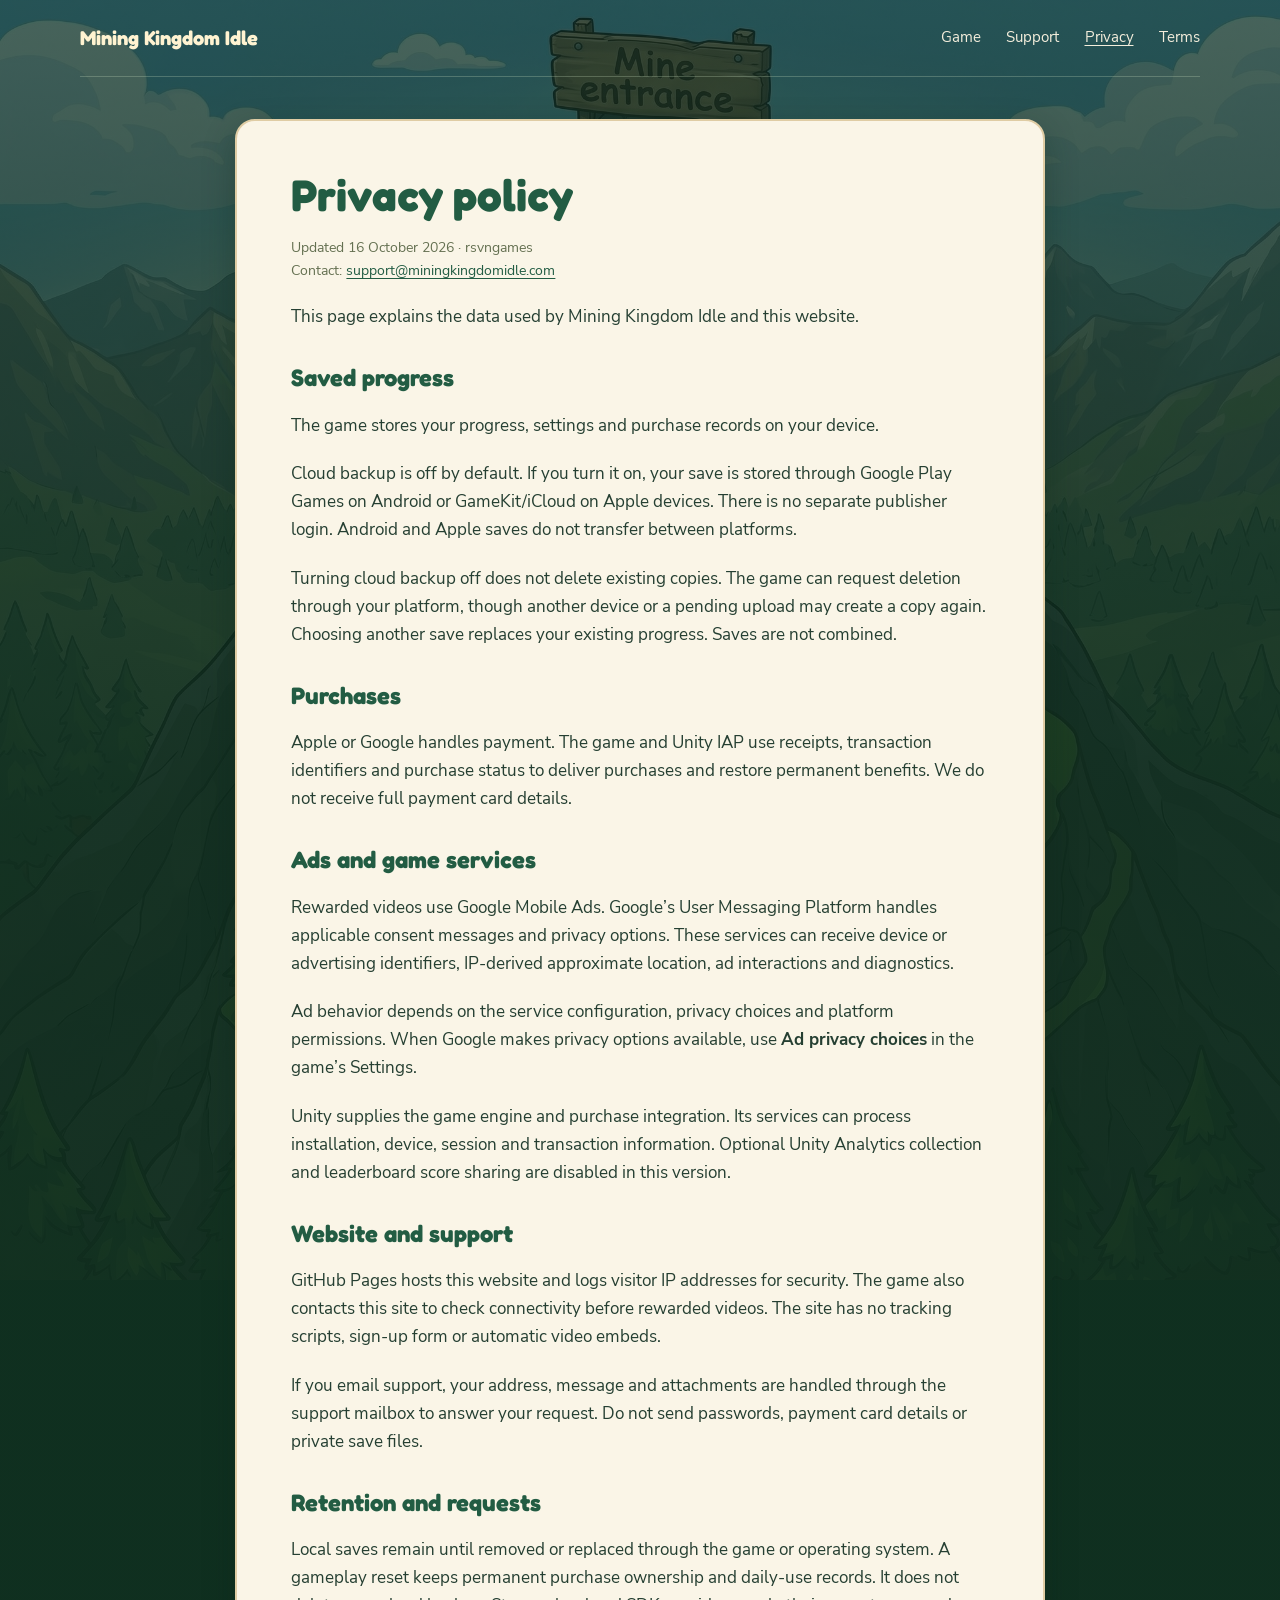
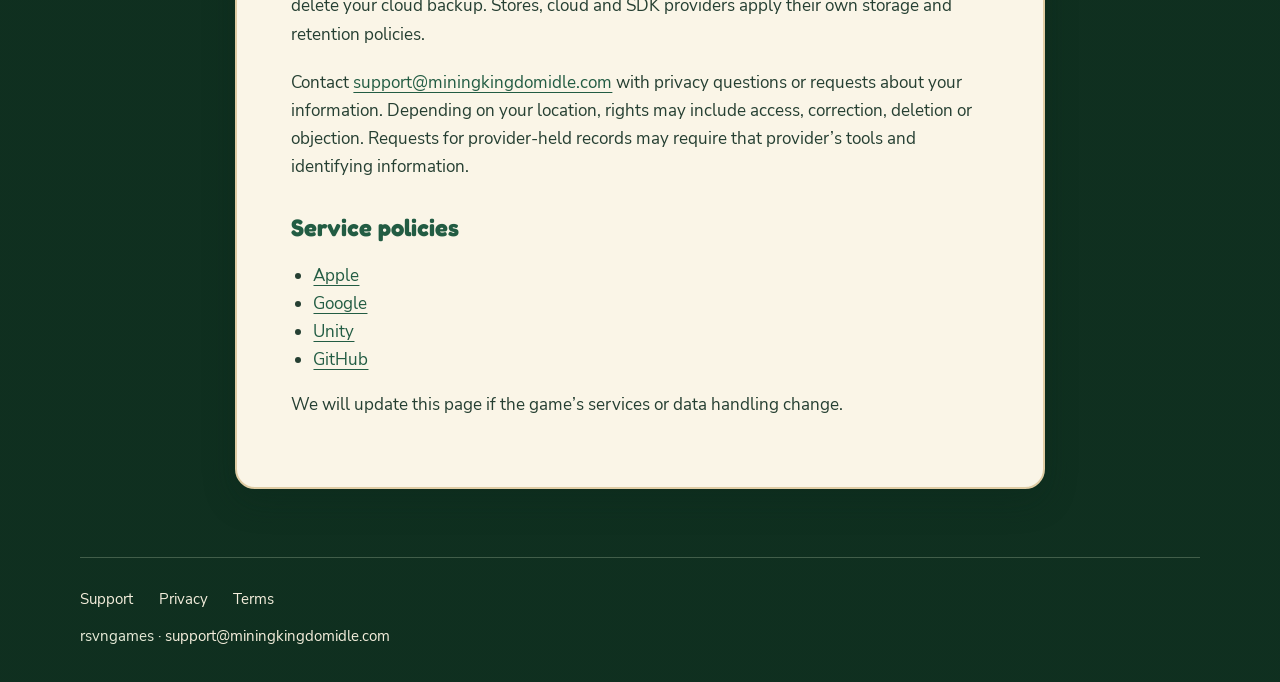
==== privacy.html @ f8df1339 "Publish Mining Kingdom Idle website" ====
<!doctype html>
<html lang="en"><head><meta charset="utf-8"><meta name="viewport" content="width=device-width, initial-scale=1"><meta name="description" content="Privacy information for Mining Kingdom Idle."><link rel="stylesheet" href="style.css"><title>Privacy policy — Mining Kingdom Idle</title></head><body>
<header class="site-header wrap"><a class="brand" href="index.html">Mining Kingdom Idle</a><nav aria-label="Main navigation"><a href="index.html">Game</a><a href="support.html">Support</a><a href="privacy.html" aria-current="page">Privacy</a><a href="terms.html">Terms</a></nav></header>
<main id="main" class="document wrap">
<h1>Privacy policy</h1><p class="page-meta">Updated 16 October 2026 · rsvngames<br>Contact: <a href="mailto:support@miningkingdomidle.com">support@miningkingdomidle.com</a></p>
<p>This page explains the data used by Mining Kingdom Idle and this website.</p>
<h2>Saved progress</h2><p>The game stores your progress, settings and purchase records on your device.</p>
<p>Cloud backup is off by default. If you turn it on, your save is stored through Google Play Games on Android or GameKit/iCloud on Apple devices. There is no separate publisher login. Android and Apple saves do not transfer between platforms.</p>
<p>Turning cloud backup off does not delete existing copies. The game can request deletion through your platform, though another device or a pending upload may create a copy again. Choosing another save replaces your existing progress. Saves are not combined.</p>
<h2>Purchases</h2><p>Apple or Google handles payment. The game and Unity IAP use receipts, transaction identifiers and purchase status to deliver purchases and restore permanent benefits. We do not receive full payment card details.</p>
<h2>Ads and game services</h2><p>Rewarded videos use Google Mobile Ads. Google’s User Messaging Platform handles applicable consent messages and privacy options. These services can receive device or advertising identifiers, IP-derived approximate location, ad interactions and diagnostics.</p>
<p>Ad behavior depends on the service configuration, privacy choices and platform permissions. When Google makes privacy options available, use <strong>Ad privacy choices</strong> in the game’s Settings.</p>
<p>Unity supplies the game engine and purchase integration. Its services can process installation, device, session and transaction information. Optional Unity Analytics collection and leaderboard score sharing are disabled in this version.</p>
<h2>Website and support</h2><p>GitHub Pages hosts this website and logs visitor IP addresses for security. The game also contacts this site to check connectivity before rewarded videos. The site has no tracking scripts, sign-up form or automatic video embeds.</p>
<p>If you email support, your address, message and attachments are handled through the support mailbox to answer your request. Do not send passwords, payment card details or private save files.</p>
<h2>Retention and requests</h2><p>Local saves remain until removed or replaced through the game or operating system. A gameplay reset keeps permanent purchase ownership and daily-use records. It does not delete your cloud backup. Stores, cloud and SDK providers apply their own storage and retention policies.</p>
<p>Contact <a href="mailto:support@miningkingdomidle.com">support@miningkingdomidle.com</a> with privacy questions or requests about your information. Depending on your location, rights may include access, correction, deletion or objection. Requests for provider-held records may require that provider’s tools and identifying information.</p>
<h2>Service policies</h2><ul><li><a href="https://www.apple.com/legal/privacy/">Apple</a></li><li><a href="https://policies.google.com/privacy">Google</a></li><li><a href="https://unity.com/legal/game-player-and-app-user-privacy-policy">Unity</a></li><li><a href="https://docs.github.com/en/site-policy/privacy-policies/github-general-privacy-statement">GitHub</a></li></ul>
<p>We will update this page if the game’s services or data handling change.</p>
</main>
<footer class="site-footer wrap"><nav aria-label="Footer"><a href="support.html">Support</a><a href="privacy.html">Privacy</a><a href="terms.html">Terms</a></nav><p>rsvngames · <a href="mailto:support@miningkingdomidle.com">support@miningkingdomidle.com</a></p></footer>
</body></html>
---- style.css ----
@font-face{font-family:Fredoka;src:url("assets/fredoka-bold.ttf") format("truetype");font-weight:700;font-display:swap}
@font-face{font-family:Nunito;src:url("assets/nunito-regular.ttf") format("truetype");font-weight:400;font-display:swap}
@font-face{font-family:Nunito;src:url("assets/nunito-bold.ttf") format("truetype");font-weight:700;font-display:swap}
:root{color-scheme:light;font:17px/1.65 Nunito,"Segoe UI",sans-serif;color:#253f32;background:#133e30;--cream:#faf5e7;--green:#225c43;--gold:#f0cd7d;--line:#d8cda9}
*{box-sizing:border-box}
html{scroll-behavior:smooth}
body{margin:0;background:linear-gradient(180deg,rgba(12,46,32,.73),rgba(15,46,30,.91) 820px),url("assets/kingdom-map.jpeg") center top/cover fixed;background-repeat:no-repeat}
a{color:var(--green);text-underline-offset:.22em}
a:focus-visible{outline:3px solid #c38824;outline-offset:6px}
img{display:block;max-width:100%;height:auto}
h1,h2{font-family:Fredoka,"Trebuchet MS",sans-serif;font-weight:700;line-height:1.12}
p{margin:.8rem 0 1.2rem}
.wrap{width:min(1120px,calc(100% - 56px));margin-inline:auto}
.site-header{display:flex;align-items:center;justify-content:space-between;gap:1.5rem;padding-block:1.25rem;border-bottom:1px solid #c9dcbd45}
.brand{font-family:Fredoka,"Trebuchet MS",sans-serif;font-weight:700;font-size:1.18rem;text-decoration:none;color:#fff3d1}
.site-header nav,.site-footer nav{display:flex;flex-wrap:wrap;gap:1.5rem}
.site-header nav a,.site-footer a{color:#f4eedc;text-decoration:none}
.site-header nav a{font-size:.9rem}
.site-header nav a:hover,.site-footer a:hover{text-decoration:underline}
.site-header nav a[aria-current]{text-decoration:underline}
.intro{text-align:center;color:#fff5de;padding-block:3.6rem 3.2rem}
.intro h1{font-size:clamp(2.9rem,6.7vw,5.2rem);color:var(--gold);margin:0 auto 1.1rem;letter-spacing:-.025em;text-shadow:0 3px 0 #382a17,0 6px 20px #10271880}
.intro>p{font-size:1.18rem;margin:0 0 1rem}
.store-links{display:flex;justify-content:center;align-items:center;flex-wrap:wrap;gap:8px;margin-top:1.2rem}
.store-link{display:block;border-radius:8px;line-height:0}
.store-link.apple{padding:13px}
.store-link.apple img{width:156px;height:52px}
.store-link.google img{width:202px;height:78px}
.showcase{display:grid;gap:28px;margin-bottom:2.8rem;scroll-margin-top:1rem}
.paper{background:var(--cream);border:2px solid #dfcca4;border-radius:26px;box-shadow:0 12px 32px #09261950;text-align:center;padding:2.25rem 2.4rem 2.6rem}
.paper h2{font-size:clamp(1.8rem,3.3vw,2.5rem);color:var(--green);margin:0 0 2rem}
.section-label{font-weight:700;font-size:.82rem;color:#647051;margin:0 0 .5rem;letter-spacing:.055em}
.shot-row{display:grid;grid-template-columns:repeat(3,minmax(0,1fr));align-items:center;gap:2rem;max-width:970px;margin-inline:auto;padding:.8rem .7rem 1rem}
.shot{margin:0 auto;width:100%;max-width:292px}
.shot>a{display:block;border:3px solid #c5af78;border-radius:13px;overflow:hidden;box-shadow:0 10px 20px #24412b32;background:#13283a;transition:box-shadow .15s}
.shot>a:hover{box-shadow:0 12px 25px #24412b50}
.shot img{width:100%;height:auto}
.mining-shots>.shot:first-child{transform:rotate(-3deg) translateY(7px)}
.mining-shots>.shot:last-child{transform:rotate(3deg) translateY(7px)}
.mining-shots>.shot:nth-child(2){position:relative;z-index:1}
.gear-sections{display:grid;grid-template-columns:1fr 1fr;gap:28px}
.gear-section{display:flex;align-items:center;flex-direction:column;padding-inline:1.5rem}
.gear-section h2{max-width:400px;min-height:2.25em;display:flex;align-items:center;justify-content:center;margin-bottom:1.5rem}
.gear-section .shot{max-width:285px}
.upgrade-section{padding-bottom:3rem}
.upgrade-shots{max-width:920px;gap:1.4rem;padding-inline:1.2rem}
.upgrade-shots>.shot:first-child{transform:rotate(-5deg) translateY(14px)}
.upgrade-shots>.shot:last-child{transform:rotate(5deg) translateY(14px)}
.upgrade-shots>.shot:nth-child(2){position:relative;z-index:1;transform:translateY(-5px)}
.site-footer{color:#e8ecd9;padding-block:1.7rem 2rem;border-top:1px solid #c9dcbd45;font-size:.86rem}
.site-footer p{margin-bottom:0}
.site-footer .trademarks{font-size:.65rem;line-height:1.6;color:#c3cfb6;margin-top:1.3rem}
.site-footer .trademarks a{color:inherit;text-decoration:underline}
.document{max-width:810px;margin-block:2.5rem 4rem;padding:2.8rem 3.2rem;background:var(--cream);border:2px solid #dfcca4;border-radius:20px;box-shadow:0 12px 32px #09261950;overflow-wrap:anywhere}
.document h1{font-size:2.6rem;color:var(--green);margin:.1rem 0 1rem}
.document h2{font-size:1.4rem;color:var(--green);margin-top:2rem}
.document .page-meta{font-size:.82rem;color:#647051}
.document ul{padding-left:1.3rem}
.skip{position:absolute;top:-7rem;left:1rem;padding:.7rem 1rem;border-radius:6px;background:var(--cream);z-index:3}
.skip:focus{top:1rem}
@media(max-width:850px){.wrap{width:calc(100% - 36px)}.paper{padding:1.8rem 1.4rem 2rem;border-radius:20px}.shot-row{gap:1rem;padding-inline:.3rem}.gear-sections{gap:22px}.gear-section h2{font-size:1.9rem;min-height:2.3em}.gear-section .shot{max-width:255px}.upgrade-shots{gap:.9rem;padding-inline:.7rem}.intro{padding-block:3rem 2.7rem}}
@media(max-width:600px){:root{font-size:16px}body{background-attachment:scroll;background-size:auto,auto 1200px}.wrap{width:calc(100% - 28px)}.site-header{padding-block:1rem;align-items:flex-start;flex-direction:column;gap:.65rem}.site-header nav{gap:1.3rem}.intro{padding-block:2.4rem 2rem}.intro h1{max-width:480px;font-size:3.05rem}.intro>p{font-size:1.06rem}.showcase{gap:20px}.paper{padding:1.6rem .8rem 1.9rem;border-radius:18px}.paper h2{font-size:2rem;margin-bottom:1.5rem}.shot-row{gap:1.2rem;overflow-x:auto;grid-auto-flow:column;grid-template-columns:none;grid-auto-columns:min(69vw,280px);justify-content:start;scroll-snap-type:x mandatory;padding:1rem .7rem 1.4rem;scroll-padding-inline:.7rem}.shot-row .shot{scroll-snap-align:center;transform:none}.shot-row .shot:nth-child(2){transform:none}.gear-sections{grid-template-columns:1fr;gap:20px}.gear-section .shot{max-width:280px}.gear-section h2{min-height:0;max-width:290px}.upgrade-shots{gap:1.1rem}.document{padding:1.6rem 1.3rem;margin-block:1.5rem 2.5rem}.document h1{font-size:2.3rem}.site-footer nav{gap:1.3rem}.site-footer>p>a{overflow-wrap:anywhere}}
@media(max-width:600px){.store-link.apple{padding:10px}.store-link.apple img{width:120px;height:40px}.store-link.google img{width:155px;height:60px}}
@media(prefers-reduced-motion:reduce){html{scroll-behavior:auto}.shot>a{transition:none}}
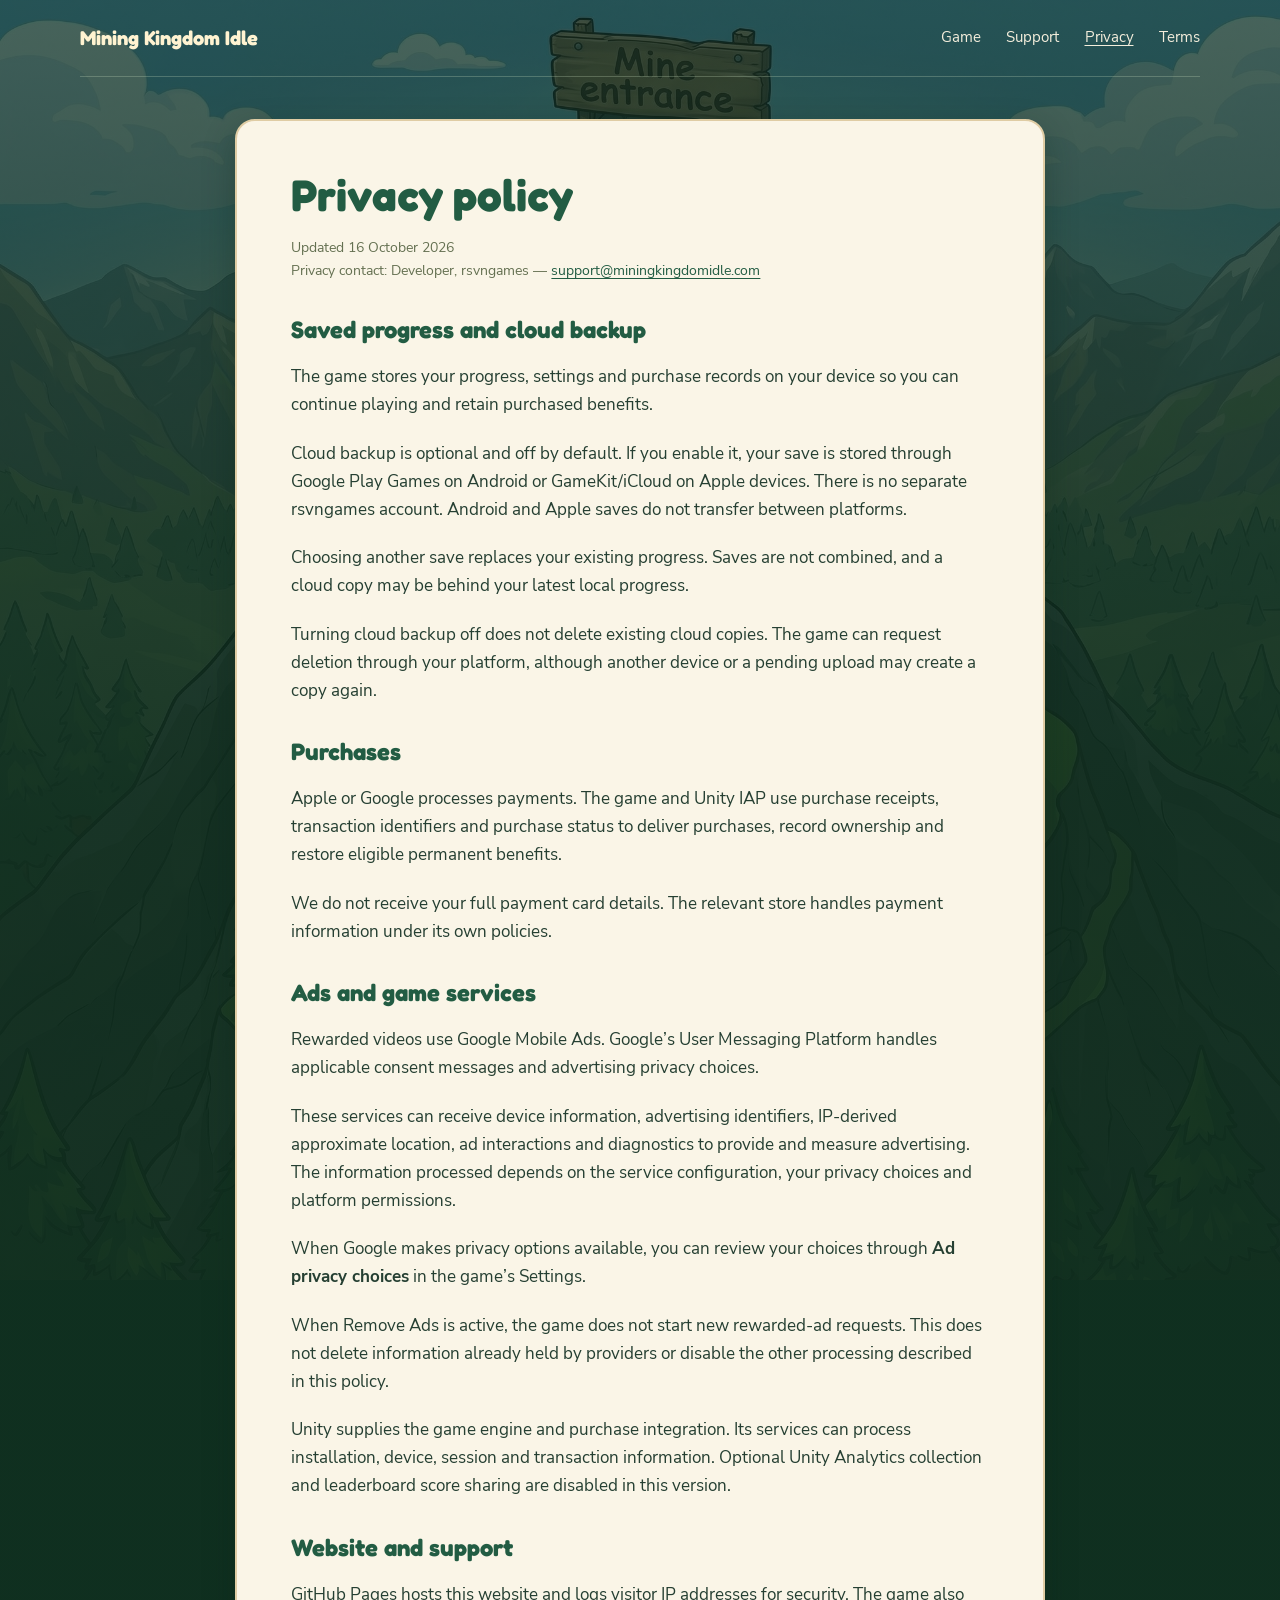
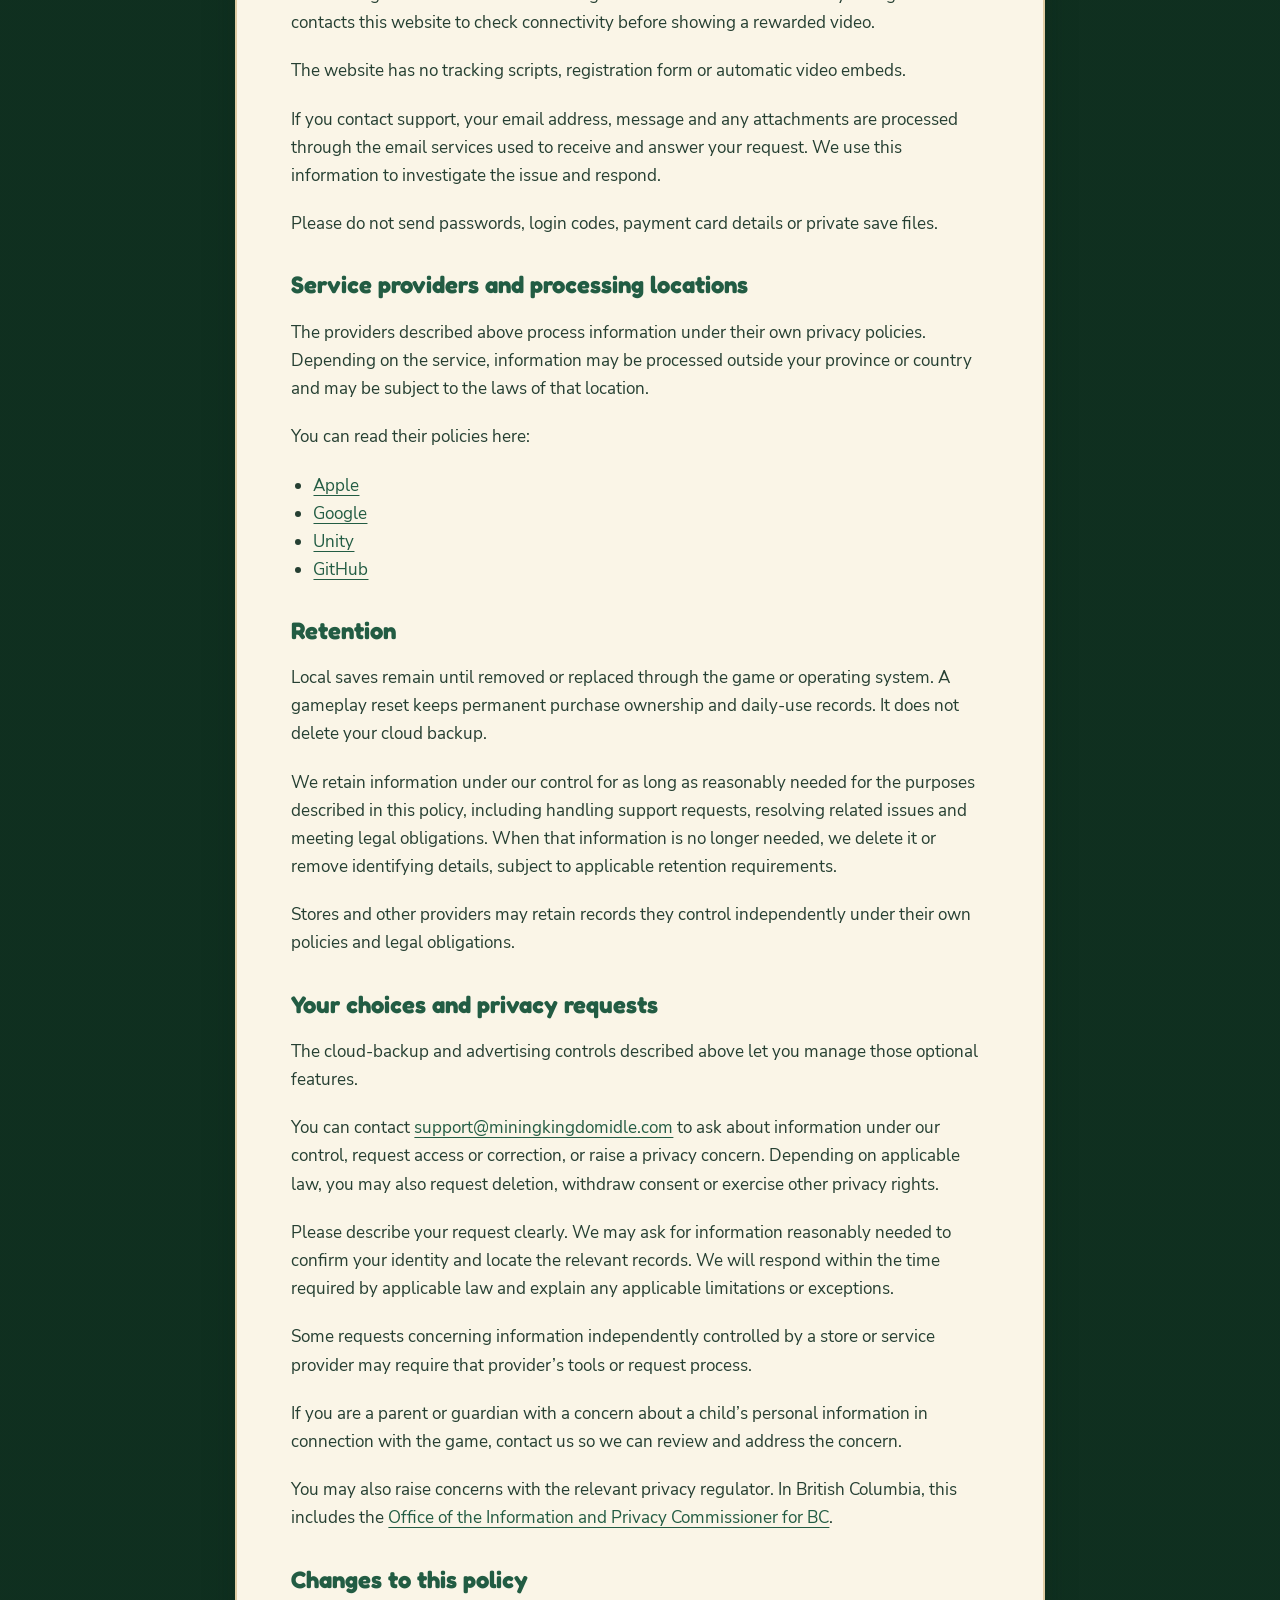
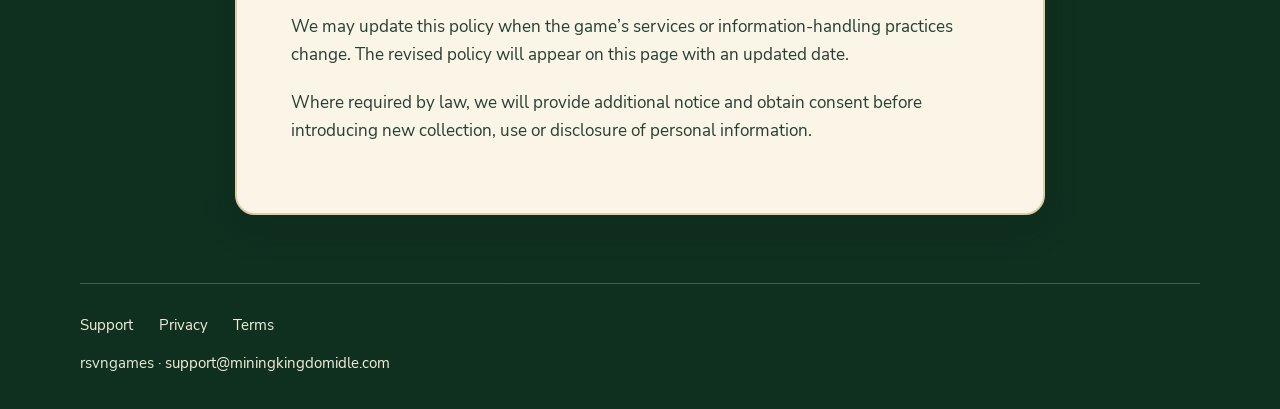
==== commit d8968df1: "Refresh gameplay screenshots and expand Privacy and Terms" ====
--- a/privacy.html
+++ b/privacy.html
@@ -1,22 +1,46 @@
-<!doctype html>
-<html lang="en"><head><meta charset="utf-8"><meta name="viewport" content="width=device-width, initial-scale=1"><meta name="description" content="Privacy information for Mining Kingdom Idle."><link rel="stylesheet" href="style.css"><title>Privacy policy — Mining Kingdom Idle</title></head><body>
-<header class="site-header wrap"><a class="brand" href="index.html">Mining Kingdom Idle</a><nav aria-label="Main navigation"><a href="index.html">Game</a><a href="support.html">Support</a><a href="privacy.html" aria-current="page">Privacy</a><a href="terms.html">Terms</a></nav></header>
-<main id="main" class="document wrap">
-<h1>Privacy policy</h1><p class="page-meta">Updated 16 October 2026 · rsvngames<br>Contact: <a href="mailto:support@miningkingdomidle.com">support@miningkingdomidle.com</a></p>
-<p>This page explains the data used by Mining Kingdom Idle and this website.</p>
-<h2>Saved progress</h2><p>The game stores your progress, settings and purchase records on your device.</p>
-<p>Cloud backup is off by default. If you turn it on, your save is stored through Google Play Games on Android or GameKit/iCloud on Apple devices. There is no separate publisher login. Android and Apple saves do not transfer between platforms.</p>
-<p>Turning cloud backup off does not delete existing copies. The game can request deletion through your platform, though another device or a pending upload may create a copy again. Choosing another save replaces your existing progress. Saves are not combined.</p>
-<h2>Purchases</h2><p>Apple or Google handles payment. The game and Unity IAP use receipts, transaction identifiers and purchase status to deliver purchases and restore permanent benefits. We do not receive full payment card details.</p>
-<h2>Ads and game services</h2><p>Rewarded videos use Google Mobile Ads. Google’s User Messaging Platform handles applicable consent messages and privacy options. These services can receive device or advertising identifiers, IP-derived approximate location, ad interactions and diagnostics.</p>
-<p>Ad behavior depends on the service configuration, privacy choices and platform permissions. When Google makes privacy options available, use <strong>Ad privacy choices</strong> in the game’s Settings.</p>
-<p>Unity supplies the game engine and purchase integration. Its services can process installation, device, session and transaction information. Optional Unity Analytics collection and leaderboard score sharing are disabled in this version.</p>
-<h2>Website and support</h2><p>GitHub Pages hosts this website and logs visitor IP addresses for security. The game also contacts this site to check connectivity before rewarded videos. The site has no tracking scripts, sign-up form or automatic video embeds.</p>
-<p>If you email support, your address, message and attachments are handled through the support mailbox to answer your request. Do not send passwords, payment card details or private save files.</p>
-<h2>Retention and requests</h2><p>Local saves remain until removed or replaced through the game or operating system. A gameplay reset keeps permanent purchase ownership and daily-use records. It does not delete your cloud backup. Stores, cloud and SDK providers apply their own storage and retention policies.</p>
-<p>Contact <a href="mailto:support@miningkingdomidle.com">support@miningkingdomidle.com</a> with privacy questions or requests about your information. Depending on your location, rights may include access, correction, deletion or objection. Requests for provider-held records may require that provider’s tools and identifying information.</p>
-<h2>Service policies</h2><ul><li><a href="https://www.apple.com/legal/privacy/">Apple</a></li><li><a href="https://policies.google.com/privacy">Google</a></li><li><a href="https://unity.com/legal/game-player-and-app-user-privacy-policy">Unity</a></li><li><a href="https://docs.github.com/en/site-policy/privacy-policies/github-general-privacy-statement">GitHub</a></li></ul>
-<p>We will update this page if the game’s services or data handling change.</p>
-</main>
-<footer class="site-footer wrap"><nav aria-label="Footer"><a href="support.html">Support</a><a href="privacy.html">Privacy</a><a href="terms.html">Terms</a></nav><p>rsvngames · <a href="mailto:support@miningkingdomidle.com">support@miningkingdomidle.com</a></p></footer>
-</body></html>
+<!doctype html>
+<html lang="en"><head><meta charset="utf-8"><meta name="viewport" content="width=device-width, initial-scale=1"><meta name="description" content="Privacy information for Mining Kingdom Idle."><link rel="stylesheet" href="style.css"><title>Privacy policy — Mining Kingdom Idle</title></head><body>
+<header class="site-header wrap"><a class="brand" href="index.html">Mining Kingdom Idle</a><nav aria-label="Main navigation"><a href="index.html">Game</a><a href="support.html">Support</a><a href="privacy.html" aria-current="page">Privacy</a><a href="terms.html">Terms</a></nav></header>
+<main id="main" class="document wrap">
+<h1>Privacy policy</h1>
+<p class="page-meta">Updated 16 October 2026<br>Privacy contact: Developer, rsvngames — <a href="mailto:support@miningkingdomidle.com">support@miningkingdomidle.com</a></p>
+<h2>Saved progress and cloud backup</h2>
+<p>The game stores your progress, settings and purchase records on your device so you can continue playing and retain purchased benefits.</p>
+<p>Cloud backup is optional and off by default. If you enable it, your save is stored through Google Play Games on Android or GameKit/iCloud on Apple devices. There is no separate rsvngames account. Android and Apple saves do not transfer between platforms.</p>
+<p>Choosing another save replaces your existing progress. Saves are not combined, and a cloud copy may be behind your latest local progress.</p>
+<p>Turning cloud backup off does not delete existing cloud copies. The game can request deletion through your platform, although another device or a pending upload may create a copy again.</p>
+<h2>Purchases</h2>
+<p>Apple or Google processes payments. The game and Unity IAP use purchase receipts, transaction identifiers and purchase status to deliver purchases, record ownership and restore eligible permanent benefits.</p>
+<p>We do not receive your full payment card details. The relevant store handles payment information under its own policies.</p>
+<h2>Ads and game services</h2>
+<p>Rewarded videos use Google Mobile Ads. Google’s User Messaging Platform handles applicable consent messages and advertising privacy choices.</p>
+<p>These services can receive device information, advertising identifiers, IP-derived approximate location, ad interactions and diagnostics to provide and measure advertising. The information processed depends on the service configuration, your privacy choices and platform permissions.</p>
+<p>When Google makes privacy options available, you can review your choices through <strong>Ad privacy choices</strong> in the game’s Settings.</p>
+<p>When Remove Ads is active, the game does not start new rewarded-ad requests. This does not delete information already held by providers or disable the other processing described in this policy.</p>
+<p>Unity supplies the game engine and purchase integration. Its services can process installation, device, session and transaction information. Optional Unity Analytics collection and leaderboard score sharing are disabled in this version.</p>
+<h2>Website and support</h2>
+<p>GitHub Pages hosts this website and logs visitor IP addresses for security. The game also contacts this website to check connectivity before showing a rewarded video.</p>
+<p>The website has no tracking scripts, registration form or automatic video embeds.</p>
+<p>If you contact support, your email address, message and any attachments are processed through the email services used to receive and answer your request. We use this information to investigate the issue and respond.</p>
+<p>Please do not send passwords, login codes, payment card details or private save files.</p>
+<h2>Service providers and processing locations</h2>
+<p>The providers described above process information under their own privacy policies. Depending on the service, information may be processed outside your province or country and may be subject to the laws of that location.</p>
+<p>You can read their policies here:</p>
+<ul><li><a href="https://www.apple.com/legal/privacy/">Apple</a></li><li><a href="https://policies.google.com/privacy">Google</a></li><li><a href="https://unity.com/legal/game-player-and-app-user-privacy-policy">Unity</a></li><li><a href="https://docs.github.com/en/site-policy/privacy-policies/github-general-privacy-statement">GitHub</a></li></ul>
+<h2>Retention</h2>
+<p>Local saves remain until removed or replaced through the game or operating system. A gameplay reset keeps permanent purchase ownership and daily-use records. It does not delete your cloud backup.</p>
+<p>We retain information under our control for as long as reasonably needed for the purposes described in this policy, including handling support requests, resolving related issues and meeting legal obligations. When that information is no longer needed, we delete it or remove identifying details, subject to applicable retention requirements.</p>
+<p>Stores and other providers may retain records they control independently under their own policies and legal obligations.</p>
+<h2>Your choices and privacy requests</h2>
+<p>The cloud-backup and advertising controls described above let you manage those optional features.</p>
+<p>You can contact <a href="mailto:support@miningkingdomidle.com">support@miningkingdomidle.com</a> to ask about information under our control, request access or correction, or raise a privacy concern. Depending on applicable law, you may also request deletion, withdraw consent or exercise other privacy rights.</p>
+<p>Please describe your request clearly. We may ask for information reasonably needed to confirm your identity and locate the relevant records. We will respond within the time required by applicable law and explain any applicable limitations or exceptions.</p>
+<p>Some requests concerning information independently controlled by a store or service provider may require that provider’s tools or request process.</p>
+<p>If you are a parent or guardian with a concern about a child’s personal information in connection with the game, contact us so we can review and address the concern.</p>
+<p>You may also raise concerns with the relevant privacy regulator. In British Columbia, this includes the <a href="https://oipc.bc.ca/for-the-public/how-do-i-make-a-complaint/">Office of the Information and Privacy Commissioner for BC</a>.</p>
+<h2>Changes to this policy</h2>
+<p>We may update this policy when the game’s services or information-handling practices change. The revised policy will appear on this page with an updated date.</p>
+<p>Where required by law, we will provide additional notice and obtain consent before introducing new collection, use or disclosure of personal information.</p>
+</main>
+<footer class="site-footer wrap"><nav aria-label="Footer"><a href="support.html">Support</a><a href="privacy.html">Privacy</a><a href="terms.html">Terms</a></nav><p>rsvngames · <a href="mailto:support@miningkingdomidle.com">support@miningkingdomidle.com</a></p></footer>
+</body></html>
--- a/style.css
+++ b/style.css
@@ -27,7 +27,7 @@
 .store-link.apple img{width:156px;height:52px}
 .store-link.google img{width:202px;height:78px}
 .showcase{display:grid;gap:28px;margin-bottom:2.8rem;scroll-margin-top:1rem}
-.paper{background:var(--cream);border:2px solid #dfcca4;border-radius:26px;box-shadow:0 12px 32px #09261950;text-align:center;padding:2.25rem 2.4rem 2.6rem}
+.paper{min-width:0;background:var(--cream);border:2px solid #dfcca4;border-radius:26px;box-shadow:0 12px 32px #09261950;text-align:center;padding:2.25rem 2.4rem 2.6rem}
 .paper h2{font-size:clamp(1.8rem,3.3vw,2.5rem);color:var(--green);margin:0 0 2rem}
 .section-label{font-weight:700;font-size:.82rem;color:#647051;margin:0 0 .5rem;letter-spacing:.055em}
 .shot-row{display:grid;grid-template-columns:repeat(3,minmax(0,1fr));align-items:center;gap:2rem;max-width:970px;margin-inline:auto;padding:.8rem .7rem 1rem}
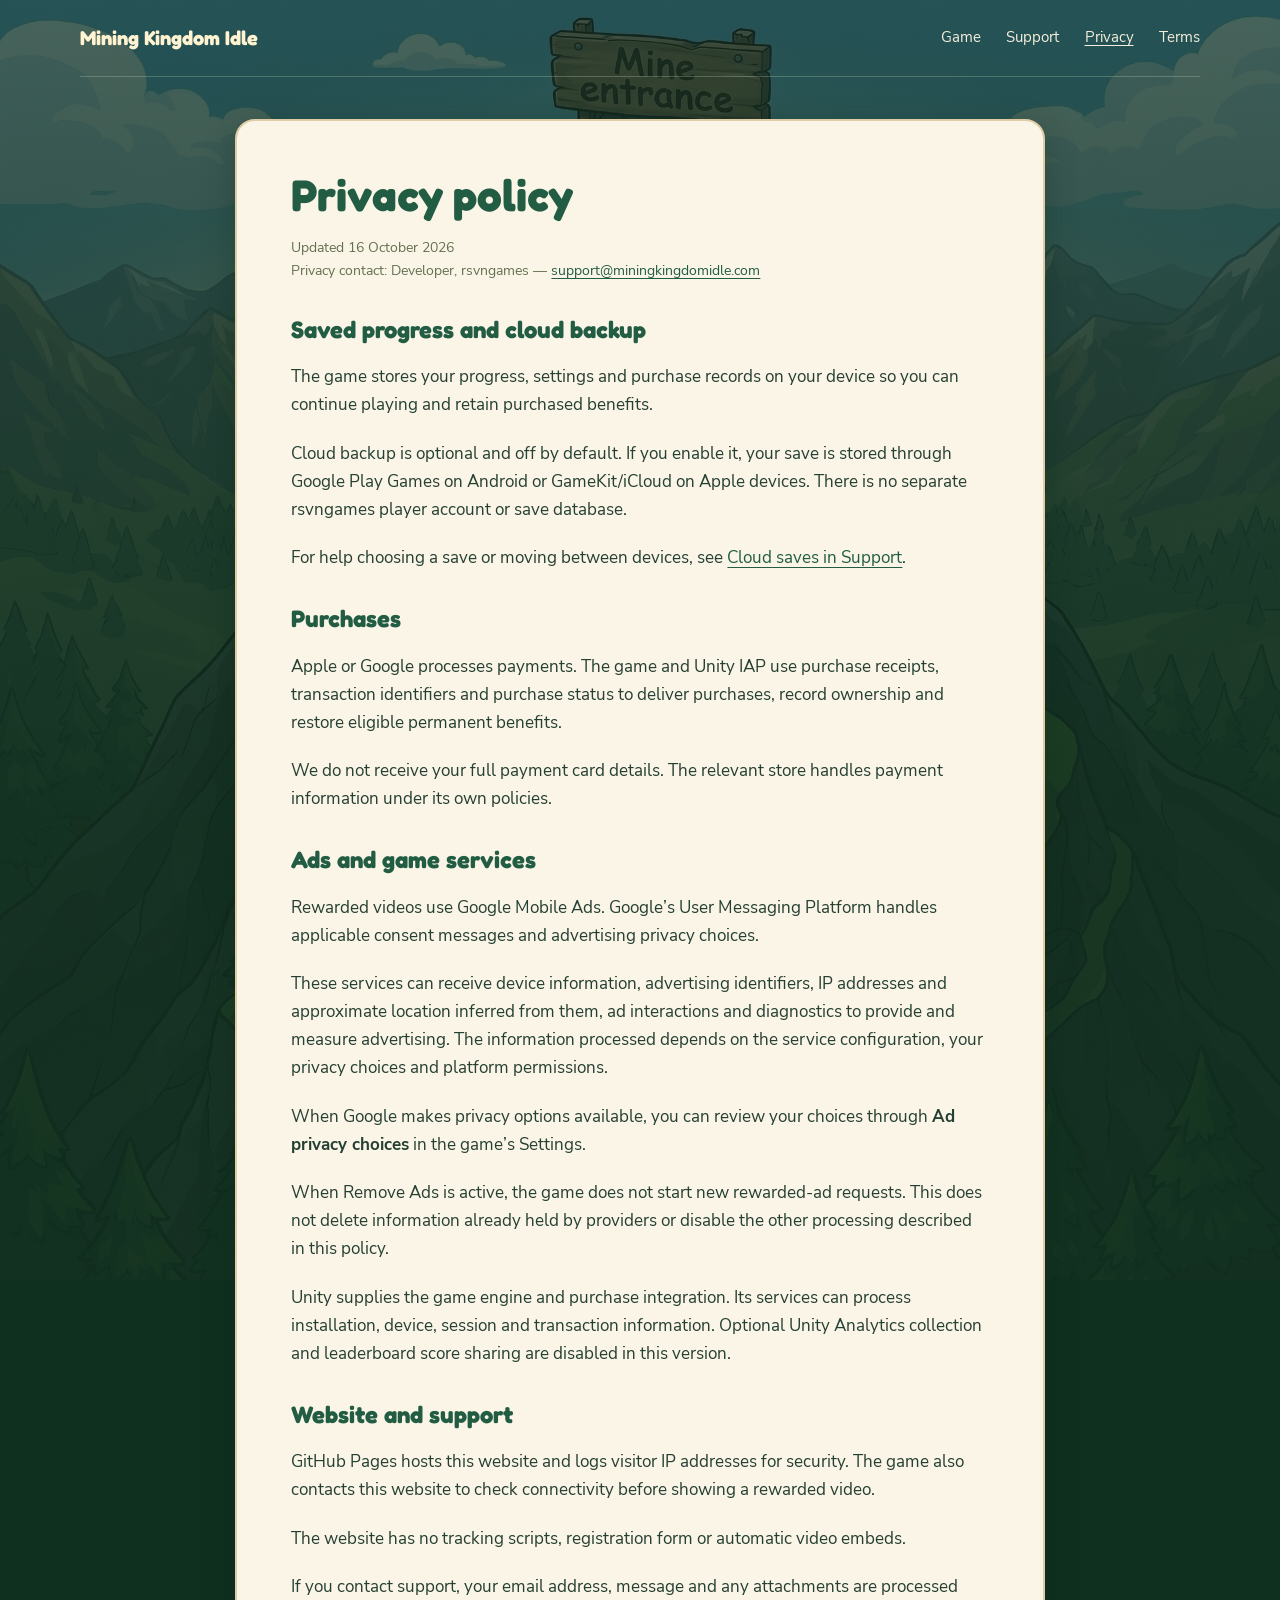
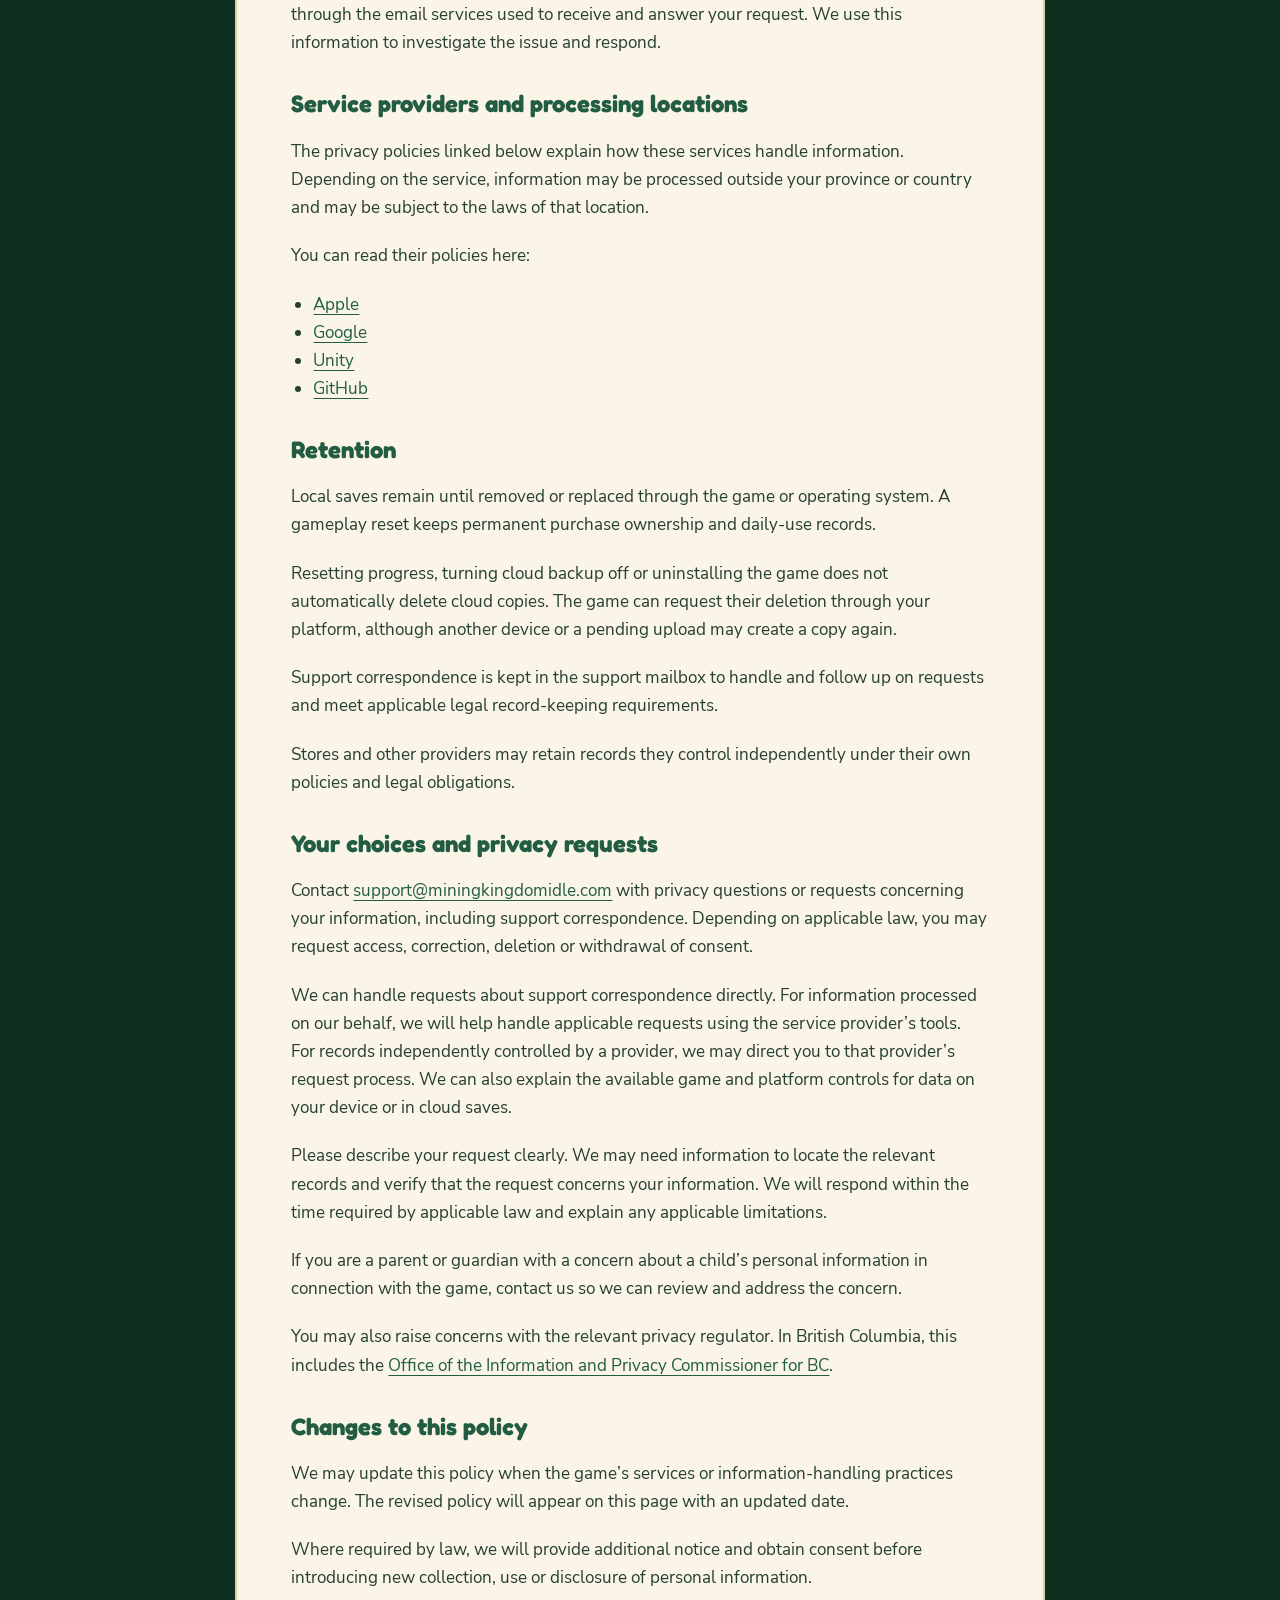
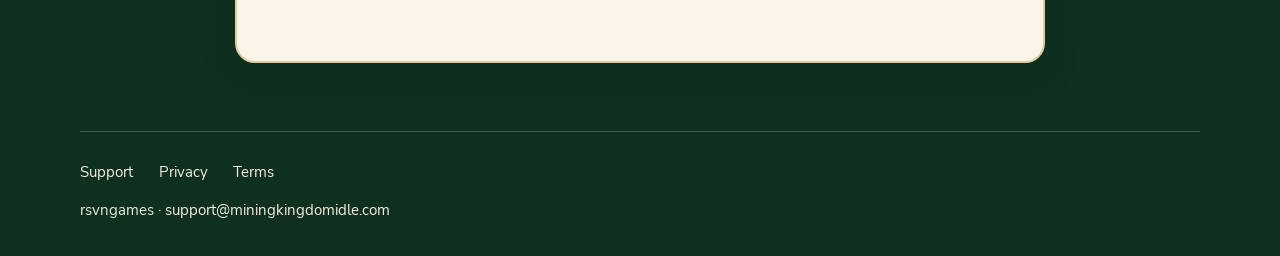
==== commit ee3616c1: "Refine website policies and gameplay screenshots Clarify data handling and privacy requests, remove " ====
--- a/privacy.html
+++ b/privacy.html
@@ -6,15 +6,14 @@
 <p class="page-meta">Updated 16 October 2026<br>Privacy contact: Developer, rsvngames — <a href="mailto:support@miningkingdomidle.com">support@miningkingdomidle.com</a></p>
 <h2>Saved progress and cloud backup</h2>
 <p>The game stores your progress, settings and purchase records on your device so you can continue playing and retain purchased benefits.</p>
-<p>Cloud backup is optional and off by default. If you enable it, your save is stored through Google Play Games on Android or GameKit/iCloud on Apple devices. There is no separate rsvngames account. Android and Apple saves do not transfer between platforms.</p>
-<p>Choosing another save replaces your existing progress. Saves are not combined, and a cloud copy may be behind your latest local progress.</p>
-<p>Turning cloud backup off does not delete existing cloud copies. The game can request deletion through your platform, although another device or a pending upload may create a copy again.</p>
+<p>Cloud backup is optional and off by default. If you enable it, your save is stored through Google Play Games on Android or GameKit/iCloud on Apple devices. There is no separate rsvngames player account or save database.</p>
+<p>For help choosing a save or moving between devices, see <a href="support.html#cloud-saves">Cloud saves in Support</a>.</p>
 <h2>Purchases</h2>
 <p>Apple or Google processes payments. The game and Unity IAP use purchase receipts, transaction identifiers and purchase status to deliver purchases, record ownership and restore eligible permanent benefits.</p>
 <p>We do not receive your full payment card details. The relevant store handles payment information under its own policies.</p>
 <h2>Ads and game services</h2>
 <p>Rewarded videos use Google Mobile Ads. Google’s User Messaging Platform handles applicable consent messages and advertising privacy choices.</p>
-<p>These services can receive device information, advertising identifiers, IP-derived approximate location, ad interactions and diagnostics to provide and measure advertising. The information processed depends on the service configuration, your privacy choices and platform permissions.</p>
+<p>These services can receive device information, advertising identifiers, IP addresses and approximate location inferred from them, ad interactions and diagnostics to provide and measure advertising. The information processed depends on the service configuration, your privacy choices and platform permissions.</p>
 <p>When Google makes privacy options available, you can review your choices through <strong>Ad privacy choices</strong> in the game’s Settings.</p>
 <p>When Remove Ads is active, the game does not start new rewarded-ad requests. This does not delete information already held by providers or disable the other processing described in this policy.</p>
 <p>Unity supplies the game engine and purchase integration. Its services can process installation, device, session and transaction information. Optional Unity Analytics collection and leaderboard score sharing are disabled in this version.</p>
@@ -22,20 +21,19 @@
 <p>GitHub Pages hosts this website and logs visitor IP addresses for security. The game also contacts this website to check connectivity before showing a rewarded video.</p>
 <p>The website has no tracking scripts, registration form or automatic video embeds.</p>
 <p>If you contact support, your email address, message and any attachments are processed through the email services used to receive and answer your request. We use this information to investigate the issue and respond.</p>
-<p>Please do not send passwords, login codes, payment card details or private save files.</p>
 <h2>Service providers and processing locations</h2>
-<p>The providers described above process information under their own privacy policies. Depending on the service, information may be processed outside your province or country and may be subject to the laws of that location.</p>
+<p>The privacy policies linked below explain how these services handle information. Depending on the service, information may be processed outside your province or country and may be subject to the laws of that location.</p>
 <p>You can read their policies here:</p>
 <ul><li><a href="https://www.apple.com/legal/privacy/">Apple</a></li><li><a href="https://policies.google.com/privacy">Google</a></li><li><a href="https://unity.com/legal/game-player-and-app-user-privacy-policy">Unity</a></li><li><a href="https://docs.github.com/en/site-policy/privacy-policies/github-general-privacy-statement">GitHub</a></li></ul>
 <h2>Retention</h2>
-<p>Local saves remain until removed or replaced through the game or operating system. A gameplay reset keeps permanent purchase ownership and daily-use records. It does not delete your cloud backup.</p>
-<p>We retain information under our control for as long as reasonably needed for the purposes described in this policy, including handling support requests, resolving related issues and meeting legal obligations. When that information is no longer needed, we delete it or remove identifying details, subject to applicable retention requirements.</p>
+<p>Local saves remain until removed or replaced through the game or operating system. A gameplay reset keeps permanent purchase ownership and daily-use records.</p>
+<p>Resetting progress, turning cloud backup off or uninstalling the game does not automatically delete cloud copies. The game can request their deletion through your platform, although another device or a pending upload may create a copy again.</p>
+<p>Support correspondence is kept in the support mailbox to handle and follow up on requests and meet applicable legal record-keeping requirements.</p>
 <p>Stores and other providers may retain records they control independently under their own policies and legal obligations.</p>
 <h2>Your choices and privacy requests</h2>
-<p>The cloud-backup and advertising controls described above let you manage those optional features.</p>
-<p>You can contact <a href="mailto:support@miningkingdomidle.com">support@miningkingdomidle.com</a> to ask about information under our control, request access or correction, or raise a privacy concern. Depending on applicable law, you may also request deletion, withdraw consent or exercise other privacy rights.</p>
-<p>Please describe your request clearly. We may ask for information reasonably needed to confirm your identity and locate the relevant records. We will respond within the time required by applicable law and explain any applicable limitations or exceptions.</p>
-<p>Some requests concerning information independently controlled by a store or service provider may require that provider’s tools or request process.</p>
+<p>Contact <a href="mailto:support@miningkingdomidle.com">support@miningkingdomidle.com</a> with privacy questions or requests concerning your information, including support correspondence. Depending on applicable law, you may request access, correction, deletion or withdrawal of consent.</p>
+<p>We can handle requests about support correspondence directly. For information processed on our behalf, we will help handle applicable requests using the service provider’s tools. For records independently controlled by a provider, we may direct you to that provider’s request process. We can also explain the available game and platform controls for data on your device or in cloud saves.</p>
+<p>Please describe your request clearly. We may need information to locate the relevant records and verify that the request concerns your information. We will respond within the time required by applicable law and explain any applicable limitations.</p>
 <p>If you are a parent or guardian with a concern about a child’s personal information in connection with the game, contact us so we can review and address the concern.</p>
 <p>You may also raise concerns with the relevant privacy regulator. In British Columbia, this includes the <a href="https://oipc.bc.ca/for-the-public/how-do-i-make-a-complaint/">Office of the Information and Privacy Commissioner for BC</a>.</p>
 <h2>Changes to this policy</h2>
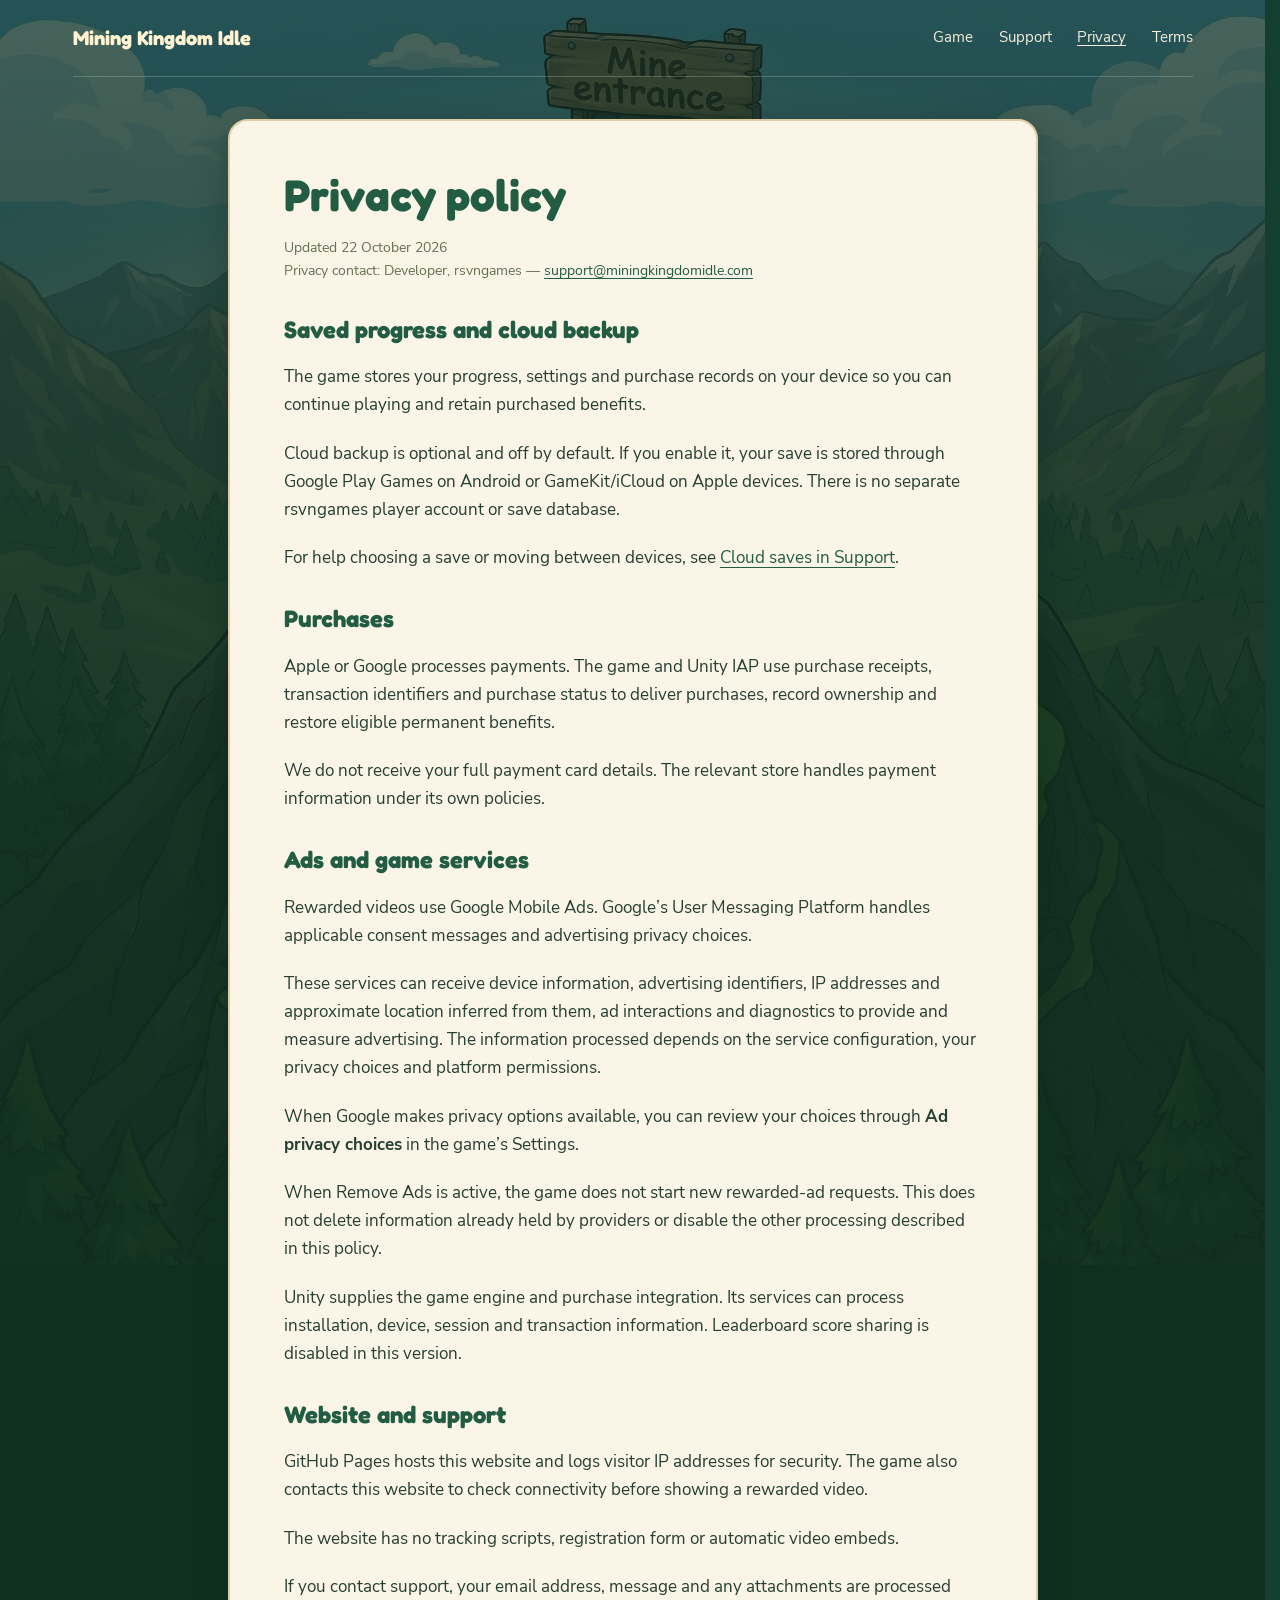
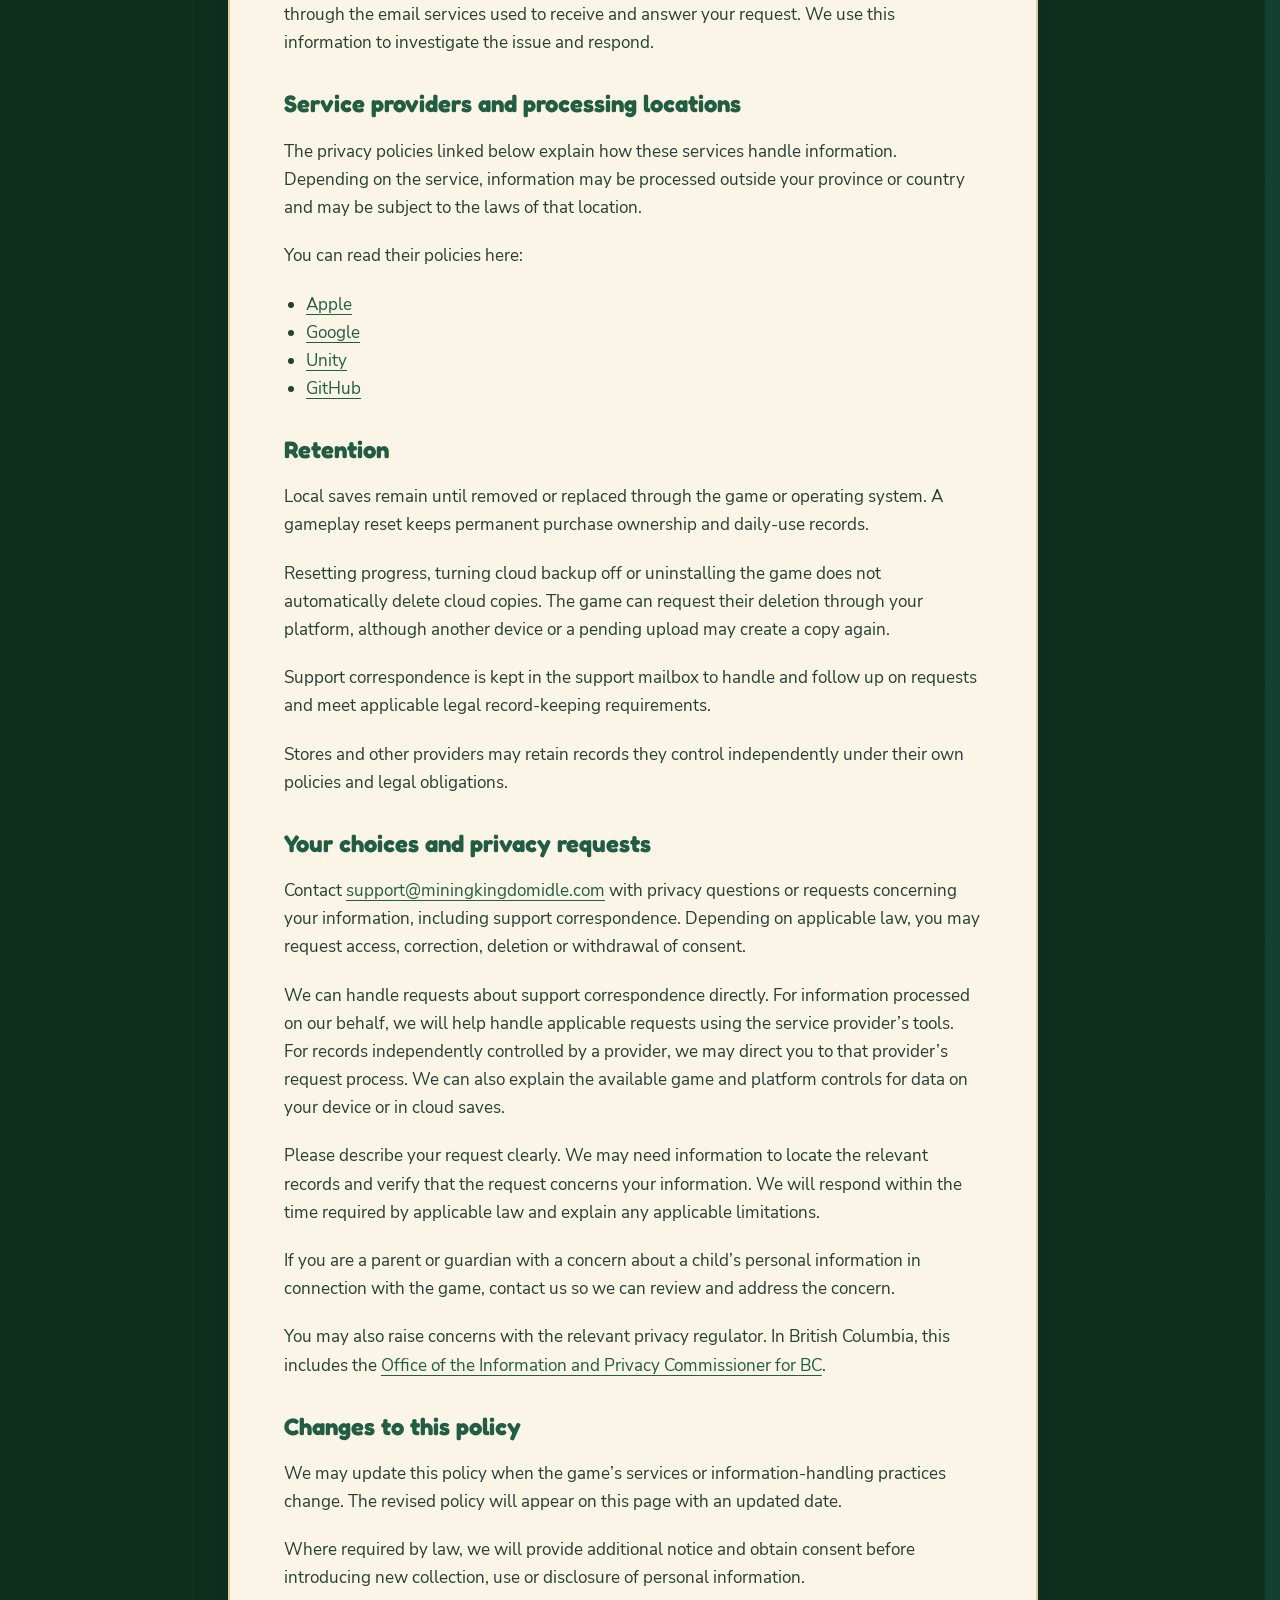
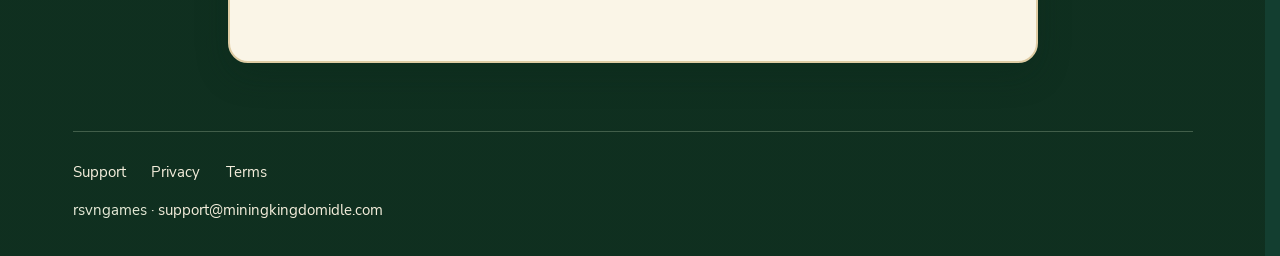
==== commit 03778f1d: "Update privacy policy after Unity Analytics removal" ====
--- a/privacy.html
+++ b/privacy.html
@@ -3,7 +3,7 @@
 <header class="site-header wrap"><a class="brand" href="index.html">Mining Kingdom Idle</a><nav aria-label="Main navigation"><a href="index.html">Game</a><a href="support.html">Support</a><a href="privacy.html" aria-current="page">Privacy</a><a href="terms.html">Terms</a></nav></header>
 <main id="main" class="document wrap">
 <h1>Privacy policy</h1>
-<p class="page-meta">Updated 16 October 2026<br>Privacy contact: Developer, rsvngames — <a href="mailto:support@miningkingdomidle.com">support@miningkingdomidle.com</a></p>
+<p class="page-meta">Updated 22 October 2026<br>Privacy contact: Developer, rsvngames — <a href="mailto:support@miningkingdomidle.com">support@miningkingdomidle.com</a></p>
 <h2>Saved progress and cloud backup</h2>
 <p>The game stores your progress, settings and purchase records on your device so you can continue playing and retain purchased benefits.</p>
 <p>Cloud backup is optional and off by default. If you enable it, your save is stored through Google Play Games on Android or GameKit/iCloud on Apple devices. There is no separate rsvngames player account or save database.</p>
@@ -16,7 +16,7 @@
 <p>These services can receive device information, advertising identifiers, IP addresses and approximate location inferred from them, ad interactions and diagnostics to provide and measure advertising. The information processed depends on the service configuration, your privacy choices and platform permissions.</p>
 <p>When Google makes privacy options available, you can review your choices through <strong>Ad privacy choices</strong> in the game’s Settings.</p>
 <p>When Remove Ads is active, the game does not start new rewarded-ad requests. This does not delete information already held by providers or disable the other processing described in this policy.</p>
-<p>Unity supplies the game engine and purchase integration. Its services can process installation, device, session and transaction information. Optional Unity Analytics collection and leaderboard score sharing are disabled in this version.</p>
+<p>Unity supplies the game engine and purchase integration. Its services can process installation, device, session and transaction information. Leaderboard score sharing is disabled in this version.</p>
 <h2>Website and support</h2>
 <p>GitHub Pages hosts this website and logs visitor IP addresses for security. The game also contacts this website to check connectivity before showing a rewarded video.</p>
 <p>The website has no tracking scripts, registration form or automatic video embeds.</p>
--- a/style.css
+++ b/style.css
@@ -1,64 +1,77 @@
-@font-face{font-family:Fredoka;src:url("assets/fredoka-bold.ttf") format("truetype");font-weight:700;font-display:swap}
-@font-face{font-family:Nunito;src:url("assets/nunito-regular.ttf") format("truetype");font-weight:400;font-display:swap}
-@font-face{font-family:Nunito;src:url("assets/nunito-bold.ttf") format("truetype");font-weight:700;font-display:swap}
-:root{color-scheme:light;font:17px/1.65 Nunito,"Segoe UI",sans-serif;color:#253f32;background:#133e30;--cream:#faf5e7;--green:#225c43;--gold:#f0cd7d;--line:#d8cda9}
-*{box-sizing:border-box}
-html{scroll-behavior:smooth}
-body{margin:0;background:linear-gradient(180deg,rgba(12,46,32,.73),rgba(15,46,30,.91) 820px),url("assets/kingdom-map.jpeg") center top/cover fixed;background-repeat:no-repeat}
-a{color:var(--green);text-underline-offset:.22em}
-a:focus-visible{outline:3px solid #c38824;outline-offset:6px}
-img{display:block;max-width:100%;height:auto}
-h1,h2{font-family:Fredoka,"Trebuchet MS",sans-serif;font-weight:700;line-height:1.12}
-p{margin:.8rem 0 1.2rem}
-.wrap{width:min(1120px,calc(100% - 56px));margin-inline:auto}
-.site-header{display:flex;align-items:center;justify-content:space-between;gap:1.5rem;padding-block:1.25rem;border-bottom:1px solid #c9dcbd45}
-.brand{font-family:Fredoka,"Trebuchet MS",sans-serif;font-weight:700;font-size:1.18rem;text-decoration:none;color:#fff3d1}
-.site-header nav,.site-footer nav{display:flex;flex-wrap:wrap;gap:1.5rem}
-.site-header nav a,.site-footer a{color:#f4eedc;text-decoration:none}
-.site-header nav a{font-size:.9rem}
-.site-header nav a:hover,.site-footer a:hover{text-decoration:underline}
-.site-header nav a[aria-current]{text-decoration:underline}
-.intro{text-align:center;color:#fff5de;padding-block:3.6rem 3.2rem}
-.intro h1{font-size:clamp(2.9rem,6.7vw,5.2rem);color:var(--gold);margin:0 auto 1.1rem;letter-spacing:-.025em;text-shadow:0 3px 0 #382a17,0 6px 20px #10271880}
-.intro>p{font-size:1.18rem;margin:0 0 1rem}
-.store-links{display:flex;justify-content:center;align-items:center;flex-wrap:wrap;gap:8px;margin-top:1.2rem}
-.store-link{display:block;border-radius:8px;line-height:0}
-.store-link.apple{padding:13px}
-.store-link.apple img{width:156px;height:52px}
-.store-link.google img{width:202px;height:78px}
-.showcase{display:grid;gap:28px;margin-bottom:2.8rem;scroll-margin-top:1rem}
-.paper{min-width:0;background:var(--cream);border:2px solid #dfcca4;border-radius:26px;box-shadow:0 12px 32px #09261950;text-align:center;padding:2.25rem 2.4rem 2.6rem}
-.paper h2{font-size:clamp(1.8rem,3.3vw,2.5rem);color:var(--green);margin:0 0 2rem}
-.section-label{font-weight:700;font-size:.82rem;color:#647051;margin:0 0 .5rem;letter-spacing:.055em}
-.shot-row{display:grid;grid-template-columns:repeat(3,minmax(0,1fr));align-items:center;gap:2rem;max-width:970px;margin-inline:auto;padding:.8rem .7rem 1rem}
-.shot{margin:0 auto;width:100%;max-width:292px}
-.shot>a{display:block;border:3px solid #c5af78;border-radius:13px;overflow:hidden;box-shadow:0 10px 20px #24412b32;background:#13283a;transition:box-shadow .15s}
-.shot>a:hover{box-shadow:0 12px 25px #24412b50}
-.shot img{width:100%;height:auto}
-.mining-shots>.shot:first-child{transform:rotate(-3deg) translateY(7px)}
-.mining-shots>.shot:last-child{transform:rotate(3deg) translateY(7px)}
-.mining-shots>.shot:nth-child(2){position:relative;z-index:1}
-.gear-sections{display:grid;grid-template-columns:1fr 1fr;gap:28px}
-.gear-section{display:flex;align-items:center;flex-direction:column;padding-inline:1.5rem}
-.gear-section h2{max-width:400px;min-height:2.25em;display:flex;align-items:center;justify-content:center;margin-bottom:1.5rem}
-.gear-section .shot{max-width:285px}
-.upgrade-section{padding-bottom:3rem}
-.upgrade-shots{max-width:920px;gap:1.4rem;padding-inline:1.2rem}
-.upgrade-shots>.shot:first-child{transform:rotate(-5deg) translateY(14px)}
-.upgrade-shots>.shot:last-child{transform:rotate(5deg) translateY(14px)}
-.upgrade-shots>.shot:nth-child(2){position:relative;z-index:1;transform:translateY(-5px)}
-.site-footer{color:#e8ecd9;padding-block:1.7rem 2rem;border-top:1px solid #c9dcbd45;font-size:.86rem}
-.site-footer p{margin-bottom:0}
-.site-footer .trademarks{font-size:.65rem;line-height:1.6;color:#c3cfb6;margin-top:1.3rem}
-.site-footer .trademarks a{color:inherit;text-decoration:underline}
-.document{max-width:810px;margin-block:2.5rem 4rem;padding:2.8rem 3.2rem;background:var(--cream);border:2px solid #dfcca4;border-radius:20px;box-shadow:0 12px 32px #09261950;overflow-wrap:anywhere}
-.document h1{font-size:2.6rem;color:var(--green);margin:.1rem 0 1rem}
-.document h2{font-size:1.4rem;color:var(--green);margin-top:2rem}
-.document .page-meta{font-size:.82rem;color:#647051}
-.document ul{padding-left:1.3rem}
-.skip{position:absolute;top:-7rem;left:1rem;padding:.7rem 1rem;border-radius:6px;background:var(--cream);z-index:3}
-.skip:focus{top:1rem}
-@media(max-width:850px){.wrap{width:calc(100% - 36px)}.paper{padding:1.8rem 1.4rem 2rem;border-radius:20px}.shot-row{gap:1rem;padding-inline:.3rem}.gear-sections{gap:22px}.gear-section h2{font-size:1.9rem;min-height:2.3em}.gear-section .shot{max-width:255px}.upgrade-shots{gap:.9rem;padding-inline:.7rem}.intro{padding-block:3rem 2.7rem}}
-@media(max-width:600px){:root{font-size:16px}body{background-attachment:scroll;background-size:auto,auto 1200px}.wrap{width:calc(100% - 28px)}.site-header{padding-block:1rem;align-items:flex-start;flex-direction:column;gap:.65rem}.site-header nav{gap:1.3rem}.intro{padding-block:2.4rem 2rem}.intro h1{max-width:480px;font-size:3.05rem}.intro>p{font-size:1.06rem}.showcase{gap:20px}.paper{padding:1.6rem .8rem 1.9rem;border-radius:18px}.paper h2{font-size:2rem;margin-bottom:1.5rem}.shot-row{gap:1.2rem;overflow-x:auto;grid-auto-flow:column;grid-template-columns:none;grid-auto-columns:min(69vw,280px);justify-content:start;scroll-snap-type:x mandatory;padding:1rem .7rem 1.4rem;scroll-padding-inline:.7rem}.shot-row .shot{scroll-snap-align:center;transform:none}.shot-row .shot:nth-child(2){transform:none}.gear-sections{grid-template-columns:1fr;gap:20px}.gear-section .shot{max-width:280px}.gear-section h2{min-height:0;max-width:290px}.upgrade-shots{gap:1.1rem}.document{padding:1.6rem 1.3rem;margin-block:1.5rem 2.5rem}.document h1{font-size:2.3rem}.site-footer nav{gap:1.3rem}.site-footer>p>a{overflow-wrap:anywhere}}
-@media(max-width:600px){.store-link.apple{padding:10px}.store-link.apple img{width:120px;height:40px}.store-link.google img{width:155px;height:60px}}
-@media(prefers-reduced-motion:reduce){html{scroll-behavior:auto}.shot>a{transition:none}}
+@font-face{font-family:Fredoka;src:url("assets/fredoka-bold.ttf") format("truetype");font-weight:700;font-display:swap}
+@font-face{font-family:Nunito;src:url("assets/nunito-regular.ttf") format("truetype");font-weight:400;font-display:swap}
+@font-face{font-family:Nunito;src:url("assets/nunito-bold.ttf") format("truetype");font-weight:700;font-display:swap}
+:root{color-scheme:light;font:17px/1.65 Nunito,"Segoe UI",sans-serif;color:#253f32;background:#133e30;--cream:#faf5e7;--green:#225c43;--gold:#f0cd7d;--line:#d8cda9}
+*{box-sizing:border-box}
+html{scroll-behavior:smooth;scrollbar-gutter:stable}
+body{margin:0;background:linear-gradient(180deg,rgba(12,46,32,.73),rgba(15,46,30,.91) 820px),url("assets/kingdom-map.jpeg") center top/cover fixed;background-repeat:no-repeat}
+a{color:var(--green);text-underline-offset:.22em}
+a:focus-visible{outline:3px solid #c38824;outline-offset:6px}
+img{display:block;max-width:100%;height:auto}
+h1,h2{font-family:Fredoka,"Trebuchet MS",sans-serif;font-weight:700;line-height:1.12}
+p{margin:.8rem 0 1.2rem}
+.wrap{width:min(1120px,calc(100% - 56px));margin-inline:auto}
+.site-header{display:flex;align-items:center;justify-content:space-between;gap:1.5rem;padding-block:1.25rem;border-bottom:1px solid #c9dcbd45}
+.brand{font-family:Fredoka,"Trebuchet MS",sans-serif;font-weight:700;font-size:1.18rem;text-decoration:none;color:#fff3d1}
+.site-header nav,.site-footer nav{display:flex;flex-wrap:wrap;gap:1.5rem}
+.site-header nav a,.site-footer a{color:#f4eedc;text-decoration:none}
+.site-header nav a{font-size:.9rem}
+.site-header nav a:hover,.site-footer a:hover{text-decoration:underline}
+.site-header nav a[aria-current]{text-decoration:underline}
+.intro{text-align:center;color:#fff5de;padding-block:3.6rem 3.2rem}
+.intro h1{font-size:clamp(2.9rem,6.7vw,5.2rem);color:var(--gold);margin:0 auto 1.1rem;letter-spacing:-.025em;text-shadow:0 3px 0 #382a17,0 6px 20px #10271880}
+.intro>p{font-size:1.18rem;margin:0 0 1rem}
+.store-links{display:flex;justify-content:center;align-items:center;flex-wrap:wrap;gap:8px;margin-top:1.2rem}
+.store-link{display:block;border-radius:8px;line-height:0}
+.store-link.apple{padding:13px}
+.store-link.apple img{width:156px;height:52px}
+.store-link.google img{width:202px;height:78px}
+.showcase{display:grid;gap:28px;margin-bottom:2.8rem;scroll-margin-top:1rem}
+.paper{min-width:0;background:var(--cream);border:2px solid #dfcca4;border-radius:26px;box-shadow:0 12px 32px #09261950;text-align:center;padding:2.25rem 2.4rem 2.6rem}
+.paper h2{font-size:clamp(1.8rem,3.3vw,2.5rem);color:var(--green);margin:0 0 2rem}
+.section-label{font-weight:700;font-size:.82rem;color:#647051;margin:0 0 .5rem;letter-spacing:.055em}
+.shot-row{display:grid;grid-template-columns:repeat(3,minmax(0,1fr));align-items:center;gap:2rem;max-width:970px;margin-inline:auto;padding:.8rem .7rem 1rem}
+.shot{margin:0 auto;width:100%;max-width:292px}
+.shot>a{display:block;border:3px solid #c5af78;border-radius:13px;overflow:hidden;box-shadow:0 10px 20px #24412b32;background:#13283a;transition:box-shadow .15s}
+.shot>a:hover{box-shadow:0 12px 25px #24412b50}
+.shot img{width:100%;height:auto}
+.mining-shots>.shot:first-child,.gear-shots>.shot:first-child{transform:rotate(-3deg) translateY(7px)}
+.mining-shots>.shot:last-child,.gear-shots>.shot:last-child{transform:rotate(3deg) translateY(7px)}
+.mining-shots>.shot:nth-child(2),.gear-shots>.shot:nth-child(2){position:relative;z-index:1}
+.upgrade-section{padding-bottom:3rem}
+.upgrade-shots{max-width:920px;gap:1.4rem;padding-inline:1.2rem}
+.upgrade-shots>.shot:first-child{transform:rotate(-5deg) translateY(14px)}
+.upgrade-shots>.shot:last-child{transform:rotate(5deg) translateY(14px)}
+.upgrade-shots>.shot:nth-child(2){position:relative;z-index:1;transform:translateY(-5px)}
+.site-footer{color:#e8ecd9;padding-block:1.7rem 2rem;border-top:1px solid #c9dcbd45;font-size:.86rem}
+.site-footer p{margin-bottom:0}
+.site-footer .trademarks{font-size:.65rem;line-height:1.6;color:#c3cfb6;margin-top:1.3rem}
+.site-footer .trademarks a{color:inherit;text-decoration:underline}
+.document{max-width:810px;margin-block:2.5rem 4rem;padding:2.8rem 3.2rem;background:var(--cream);border:2px solid #dfcca4;border-radius:20px;box-shadow:0 12px 32px #09261950;overflow-wrap:anywhere}
+.document h1{font-size:2.6rem;color:var(--green);margin:.1rem 0 1rem}
+.document h2{font-size:1.4rem;color:var(--green);margin-top:2rem}
+.document .page-meta{font-size:.82rem;color:#647051}
+.document ul{padding-left:1.3rem}
+.skip{position:absolute;top:-7rem;left:1rem;padding:.7rem 1rem;border-radius:6px;background:var(--cream);z-index:3}
+.skip:focus{top:1rem}
+.intro.hero-compact{padding-block:2.8rem 2.6rem}
+.hero-compact>.tagline{font-size:1.25rem}
+.trailer-teaser{display:flex;align-items:center;justify-content:center;gap:1.3rem;width:min(100%,620px);min-height:220px;margin:1.6rem auto 0;padding:2rem;border:2px solid #dfcca4;border-radius:20px;color:#fff5de;background:linear-gradient(90deg,#153a27a6,#153a274d),url("assets/kingdom-map.jpeg") center 39%/cover;box-shadow:0 12px 32px #09261950;text-decoration:none;text-align:left}
+.teaser-play{display:grid;place-items:center;flex:0 0 70px;height:70px;border:2px solid #8cb9e8;border-radius:50%;background:linear-gradient(#3d8bd7,#154f98);box-shadow:0 3px 0 #092f60;font-size:1.6rem;padding-left:4px}
+.teaser-copy{display:grid;gap:.25rem}
+.teaser-copy strong{font:700 2rem/1.1 Fredoka,"Trebuchet MS",sans-serif;text-shadow:0 2px 4px #102718}
+.teaser-copy>span{font:400 1rem/1.5 Nunito,"Segoe UI",sans-serif}
+.trailer-dialog{position:fixed;padding:0;border:0;overflow:visible;background:transparent;width:min(90vw,calc((100dvh - 120px) * 888 / 1920));max-width:none;max-height:none}
+.trailer-dialog::backdrop{background:#061b13e8}
+.trailer-dialog video{display:block;width:100%;height:auto;aspect-ratio:888/1920;max-height:calc(100dvh - 120px);background:transparent}
+.trailer-close{position:absolute;right:0;top:-47px;padding:.4rem .75rem;font:700 .85rem/1.5 Nunito,"Segoe UI",sans-serif;color:#fff;border:2px solid #79a9de;border-radius:12px;background:linear-gradient(#3d8bd7,#154f98);box-shadow:0 3px 0 #092f60,0 6px 14px #0005;cursor:pointer}
+.trailer-close:hover{background:linear-gradient(#559de3,#1d62ad)}
+.trailer-teaser:focus-visible,.trailer-close:focus-visible{outline:3px solid #f0cd7d;outline-offset:5px}
+html:has(.trailer-dialog[open]){overflow:hidden}
+.boss-shots{grid-template-columns:repeat(2,minmax(0,1fr));max-width:650px}
+@media(max-width:850px){.wrap{width:calc(100% - 36px)}.paper{padding:1.8rem 1.4rem 2rem;border-radius:20px}.shot-row{grid-template-columns:minmax(0,1fr);gap:1.6rem;max-width:340px;padding:.8rem .3rem 1rem}.shot-row>.shot:nth-child(n){transform:none}.intro{padding-block:3rem 2.7rem}}
+@media(max-width:600px){:root{font-size:16px}body{background-attachment:scroll;background-size:auto,auto 1200px}.wrap{width:calc(100% - 28px)}.site-header{padding-block:1rem;align-items:flex-start;flex-direction:column;gap:.65rem}.site-header nav{gap:1.3rem}.intro{padding-block:2.4rem 2rem}.intro h1{max-width:480px;font-size:3.05rem}.intro>p{font-size:1.06rem}.showcase{gap:20px}.paper{padding:1.6rem .8rem 1.9rem;border-radius:18px}.paper h2{font-size:2rem;margin-bottom:1.5rem}.document{padding:1.6rem 1.3rem;margin-block:1.5rem 2.5rem}.document h1{font-size:2.3rem}.site-footer nav{gap:1.3rem}.site-footer>p>a{overflow-wrap:anywhere}}
+@media(max-width:600px){.store-link.apple{padding:10px}.store-link.apple img{width:120px;height:40px}.store-link.google img{width:155px;height:60px}}
+@media(max-width:850px){.trailer-teaser{min-height:190px}}
+@media(max-width:600px){.intro.hero-compact{padding-block:2.4rem 2rem}.hero-compact>.tagline{font-size:1.06rem}.trailer-teaser{min-height:180px;gap:.8rem;padding:1.3rem 1rem}.teaser-play{flex-basis:54px;height:54px;font-size:1.3rem}.teaser-copy strong{font-size:1.6rem}.teaser-copy>span{font-size:.9rem}}
+@media(prefers-reduced-motion:reduce){html{scroll-behavior:auto}.shot>a{transition:none}}
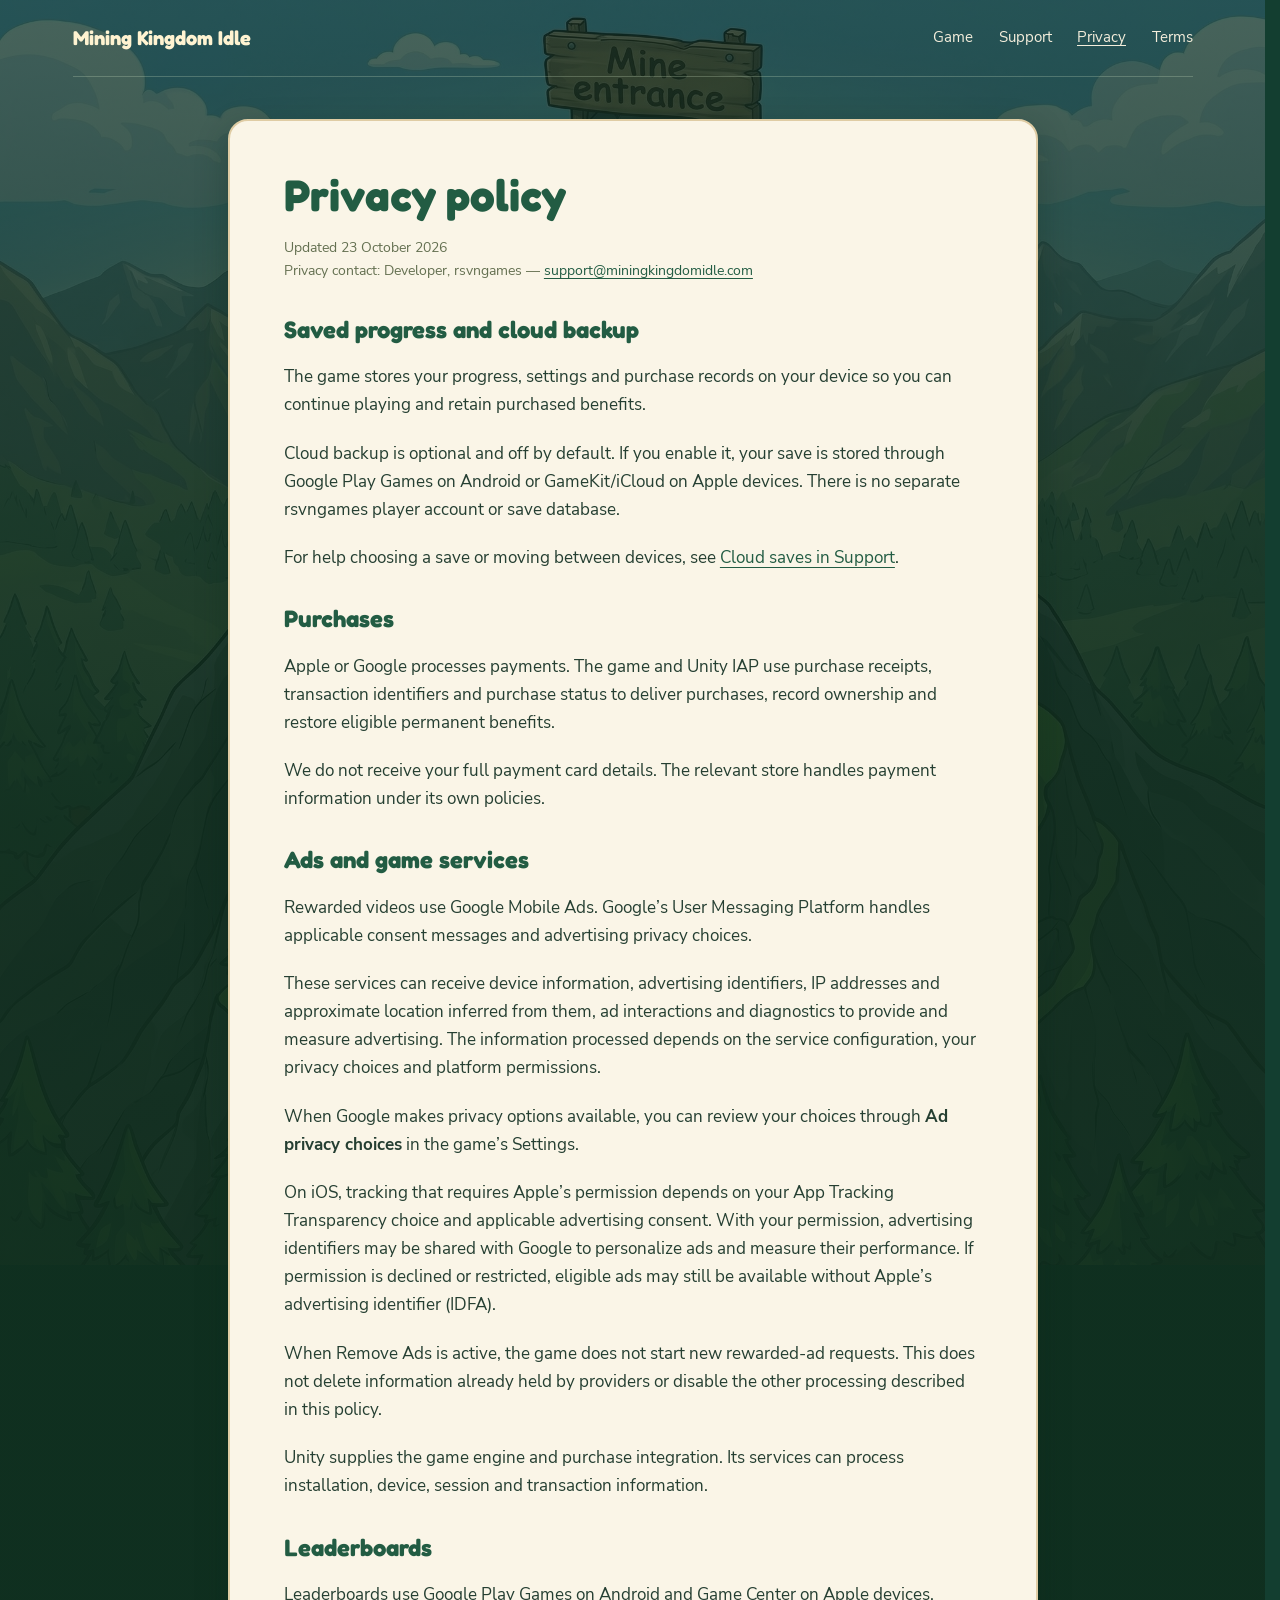
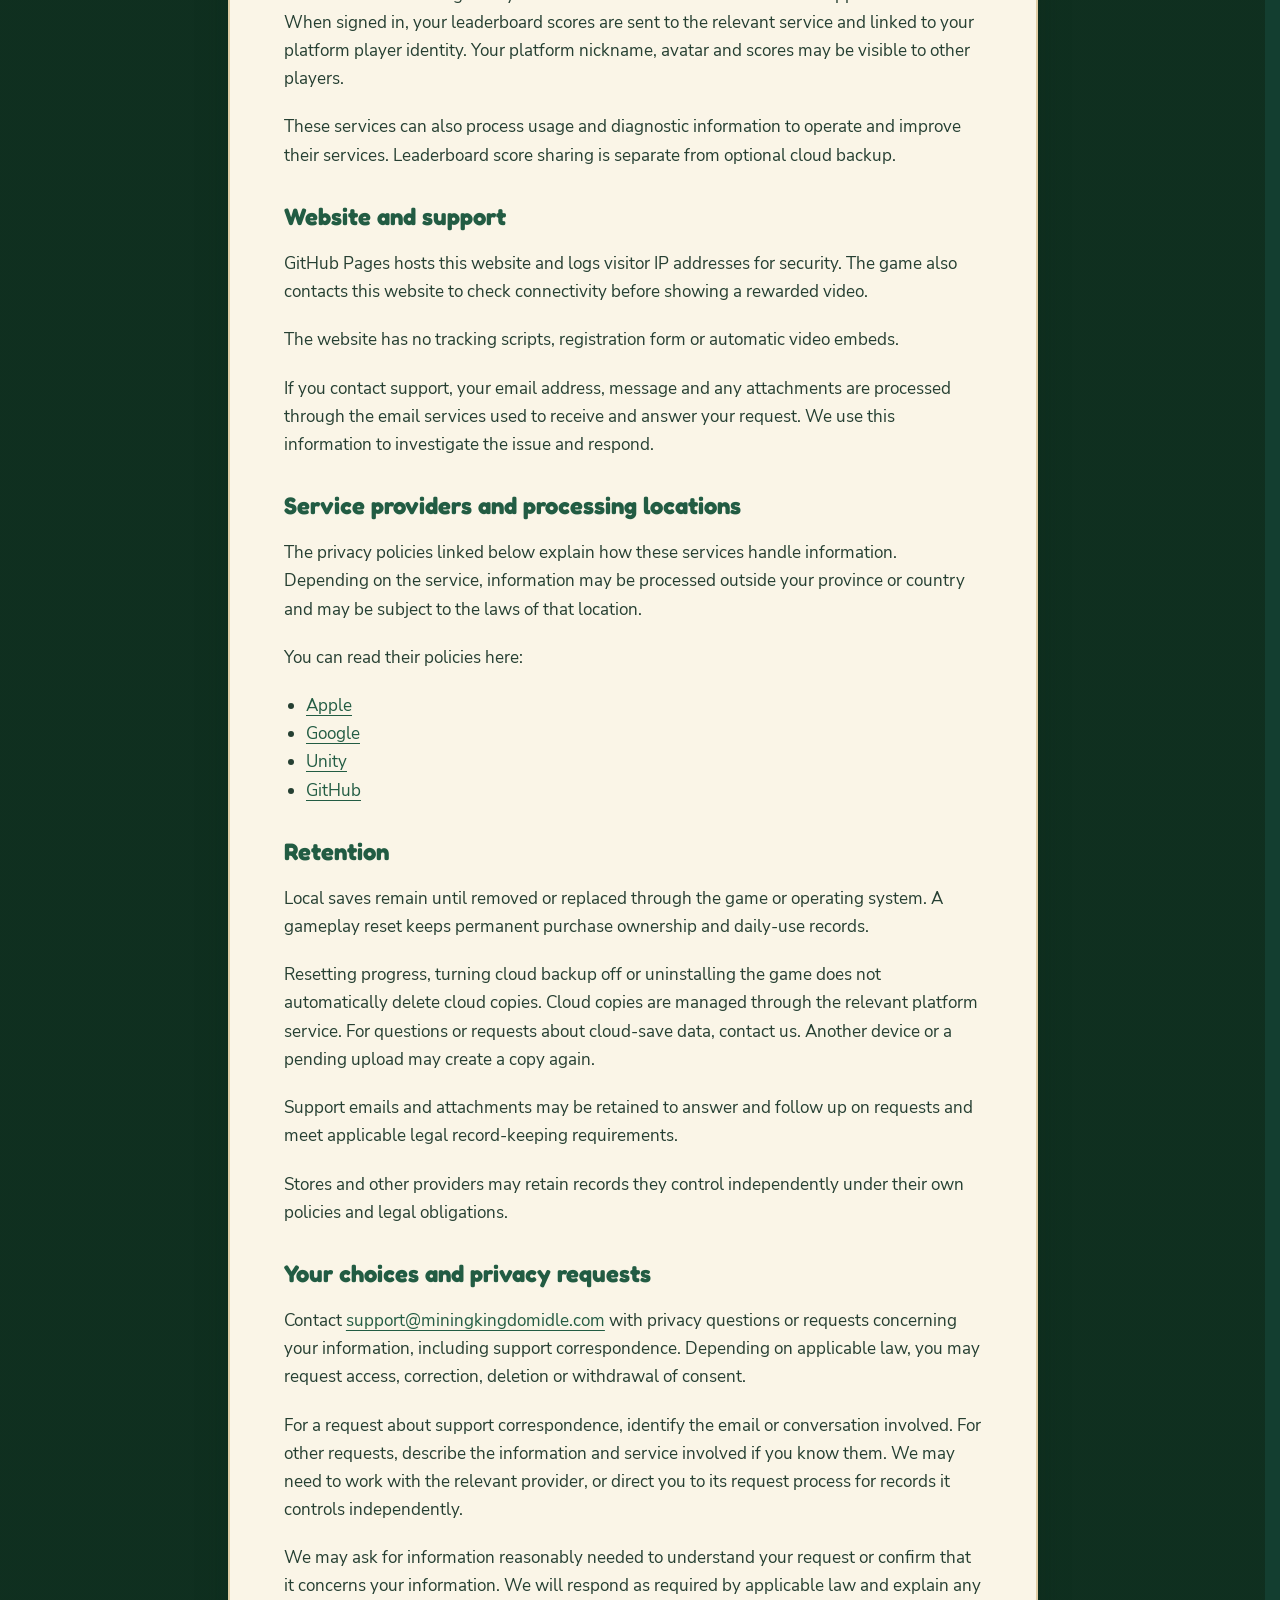
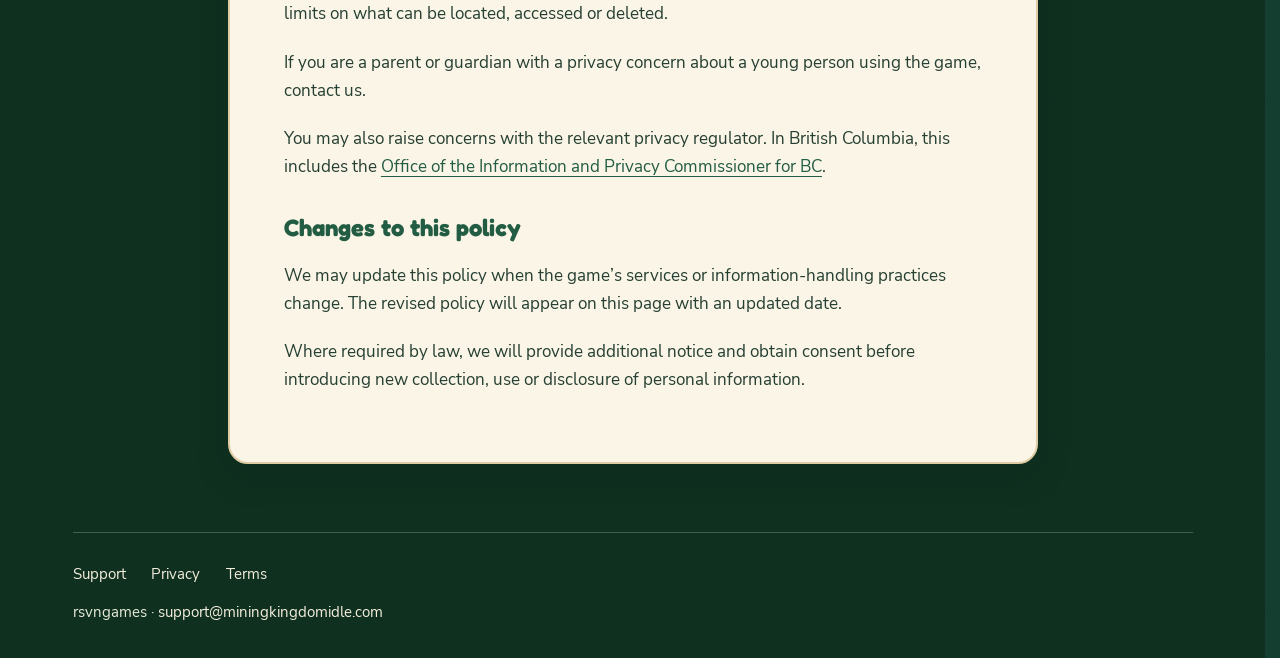
==== commit 85901269: "Clarify privacy requests and disclose launch game services" ====
--- a/privacy.html
+++ b/privacy.html
@@ -3,7 +3,7 @@
 <header class="site-header wrap"><a class="brand" href="index.html">Mining Kingdom Idle</a><nav aria-label="Main navigation"><a href="index.html">Game</a><a href="support.html">Support</a><a href="privacy.html" aria-current="page">Privacy</a><a href="terms.html">Terms</a></nav></header>
 <main id="main" class="document wrap">
 <h1>Privacy policy</h1>
-<p class="page-meta">Updated 22 October 2026<br>Privacy contact: Developer, rsvngames — <a href="mailto:support@miningkingdomidle.com">support@miningkingdomidle.com</a></p>
+<p class="page-meta">Updated 23 October 2026<br>Privacy contact: Developer, rsvngames — <a href="mailto:support@miningkingdomidle.com">support@miningkingdomidle.com</a></p>
 <h2>Saved progress and cloud backup</h2>
 <p>The game stores your progress, settings and purchase records on your device so you can continue playing and retain purchased benefits.</p>
 <p>Cloud backup is optional and off by default. If you enable it, your save is stored through Google Play Games on Android or GameKit/iCloud on Apple devices. There is no separate rsvngames player account or save database.</p>
@@ -15,8 +15,12 @@
 <p>Rewarded videos use Google Mobile Ads. Google’s User Messaging Platform handles applicable consent messages and advertising privacy choices.</p>
 <p>These services can receive device information, advertising identifiers, IP addresses and approximate location inferred from them, ad interactions and diagnostics to provide and measure advertising. The information processed depends on the service configuration, your privacy choices and platform permissions.</p>
 <p>When Google makes privacy options available, you can review your choices through <strong>Ad privacy choices</strong> in the game’s Settings.</p>
+<p>On iOS, tracking that requires Apple’s permission depends on your App Tracking Transparency choice and applicable advertising consent. With your permission, advertising identifiers may be shared with Google to personalize ads and measure their performance. If permission is declined or restricted, eligible ads may still be available without Apple’s advertising identifier (IDFA).</p>
 <p>When Remove Ads is active, the game does not start new rewarded-ad requests. This does not delete information already held by providers or disable the other processing described in this policy.</p>
-<p>Unity supplies the game engine and purchase integration. Its services can process installation, device, session and transaction information. Leaderboard score sharing is disabled in this version.</p>
+<p>Unity supplies the game engine and purchase integration. Its services can process installation, device, session and transaction information.</p>
+<h2>Leaderboards</h2>
+<p>Leaderboards use Google Play Games on Android and Game Center on Apple devices. When signed in, your leaderboard scores are sent to the relevant service and linked to your platform player identity. Your platform nickname, avatar and scores may be visible to other players.</p>
+<p>These services can also process usage and diagnostic information to operate and improve their services. Leaderboard score sharing is separate from optional cloud backup.</p>
 <h2>Website and support</h2>
 <p>GitHub Pages hosts this website and logs visitor IP addresses for security. The game also contacts this website to check connectivity before showing a rewarded video.</p>
 <p>The website has no tracking scripts, registration form or automatic video embeds.</p>
@@ -27,14 +31,14 @@
 <ul><li><a href="https://www.apple.com/legal/privacy/">Apple</a></li><li><a href="https://policies.google.com/privacy">Google</a></li><li><a href="https://unity.com/legal/game-player-and-app-user-privacy-policy">Unity</a></li><li><a href="https://docs.github.com/en/site-policy/privacy-policies/github-general-privacy-statement">GitHub</a></li></ul>
 <h2>Retention</h2>
 <p>Local saves remain until removed or replaced through the game or operating system. A gameplay reset keeps permanent purchase ownership and daily-use records.</p>
-<p>Resetting progress, turning cloud backup off or uninstalling the game does not automatically delete cloud copies. The game can request their deletion through your platform, although another device or a pending upload may create a copy again.</p>
-<p>Support correspondence is kept in the support mailbox to handle and follow up on requests and meet applicable legal record-keeping requirements.</p>
+<p>Resetting progress, turning cloud backup off or uninstalling the game does not automatically delete cloud copies. Cloud copies are managed through the relevant platform service. For questions or requests about cloud-save data, contact us. Another device or a pending upload may create a copy again.</p>
+<p>Support emails and attachments may be retained to answer and follow up on requests and meet applicable legal record-keeping requirements.</p>
 <p>Stores and other providers may retain records they control independently under their own policies and legal obligations.</p>
 <h2>Your choices and privacy requests</h2>
 <p>Contact <a href="mailto:support@miningkingdomidle.com">support@miningkingdomidle.com</a> with privacy questions or requests concerning your information, including support correspondence. Depending on applicable law, you may request access, correction, deletion or withdrawal of consent.</p>
-<p>We can handle requests about support correspondence directly. For information processed on our behalf, we will help handle applicable requests using the service provider’s tools. For records independently controlled by a provider, we may direct you to that provider’s request process. We can also explain the available game and platform controls for data on your device or in cloud saves.</p>
-<p>Please describe your request clearly. We may need information to locate the relevant records and verify that the request concerns your information. We will respond within the time required by applicable law and explain any applicable limitations.</p>
-<p>If you are a parent or guardian with a concern about a child’s personal information in connection with the game, contact us so we can review and address the concern.</p>
+<p>For a request about support correspondence, identify the email or conversation involved. For other requests, describe the information and service involved if you know them. We may need to work with the relevant provider, or direct you to its request process for records it controls independently.</p>
+<p>We may ask for information reasonably needed to understand your request or confirm that it concerns your information. We will respond as required by applicable law and explain any limits on what can be located, accessed or deleted.</p>
+<p>If you are a parent or guardian with a privacy concern about a young person using the game, contact us.</p>
 <p>You may also raise concerns with the relevant privacy regulator. In British Columbia, this includes the <a href="https://oipc.bc.ca/for-the-public/how-do-i-make-a-complaint/">Office of the Information and Privacy Commissioner for BC</a>.</p>
 <h2>Changes to this policy</h2>
 <p>We may update this policy when the game’s services or information-handling practices change. The revised policy will appear on this page with an updated date.</p>
